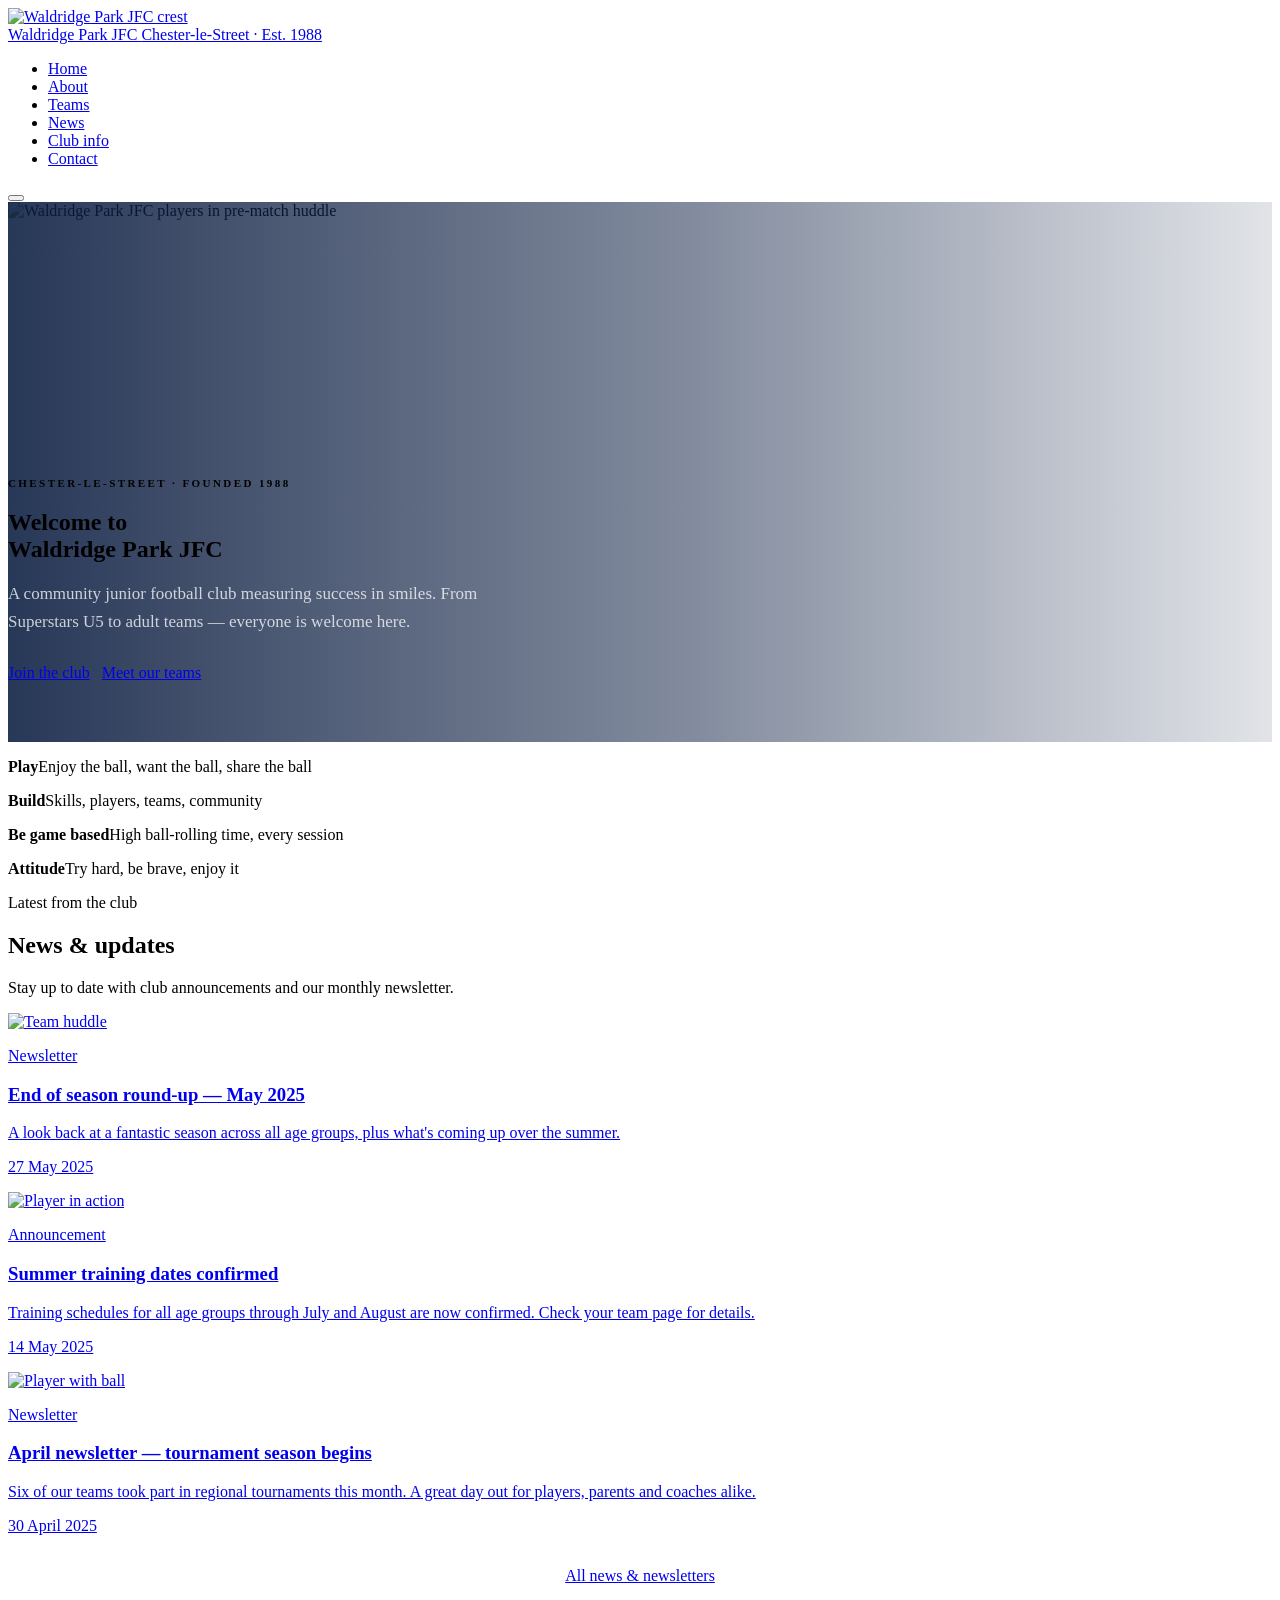
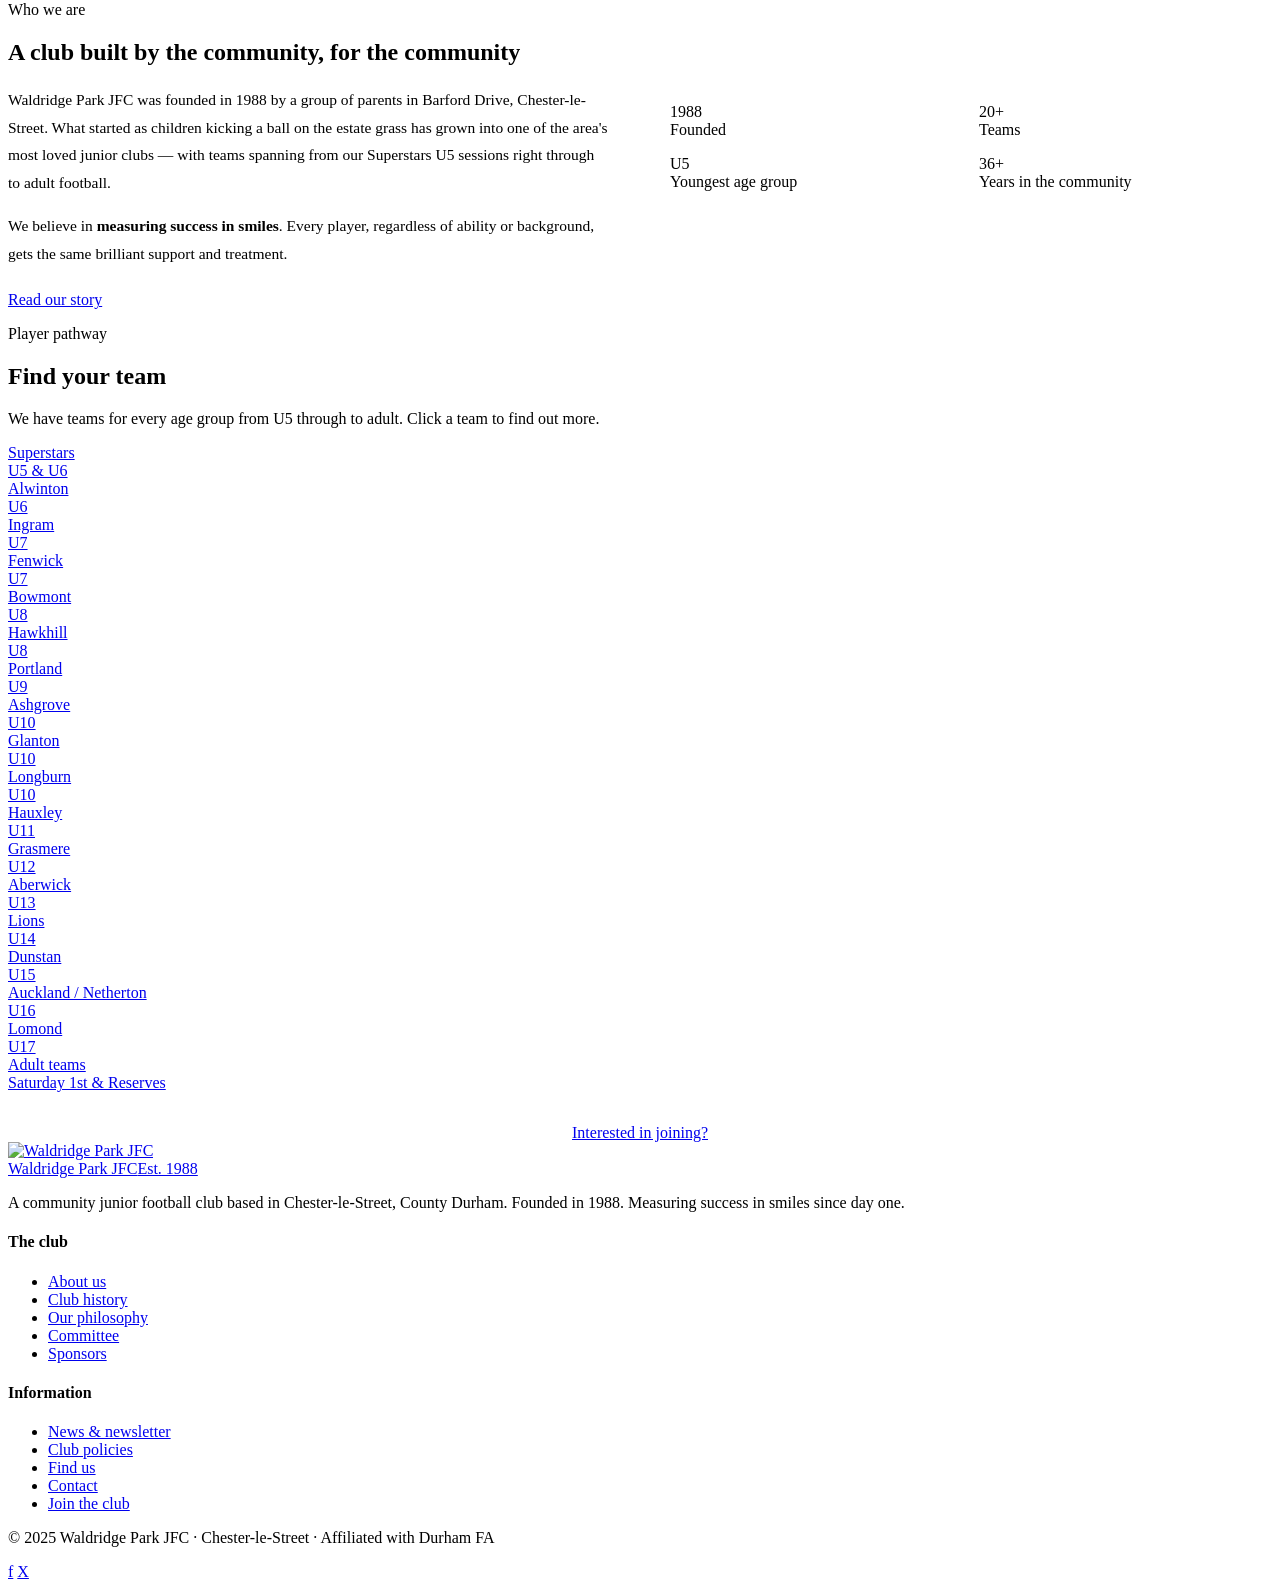
==== index.html @ 3e8377e3 "Add files via upload" ====
<!DOCTYPE html>
<html lang="en">
<head>
  <meta charset="UTF-8">
  <meta name="viewport" content="width=device-width, initial-scale=1.0">
  <meta name="description" content="Waldridge Park JFC — a community junior football club in Chester-le-Street, County Durham. Founded in 1988. Teams from U5 to adult.">
  <title>Waldridge Park JFC — Chester-le-Street</title>
  <link rel="stylesheet" href="/css/style.css">
  <link rel="icon" href="/images/badge.png" type="image/png">
</head>
<body>

  <!-- NAV -->
  <nav class="nav">
    <div class="nav-inner">
      <a href="/index.html" class="nav-logo">
        <img src="/images/badge.png" alt="Waldridge Park JFC crest">
        <div class="nav-logo-text">
          Waldridge Park JFC
          <span>Chester-le-Street · Est. 1988</span>
        </div>
      </a>
      <ul class="nav-links" id="nav-links">
        <li><a href="/index.html" class="active">Home</a></li>
        <li><a href="/pages/about.html">About</a></li>
        <li><a href="/pages/teams.html">Teams</a></li>
        <li><a href="/pages/news.html">News</a></li>
        <li><a href="/pages/club-info.html">Club info</a></li>
        <li><a href="/pages/contact.html">Contact</a></li>
      </ul>
      <button class="nav-toggle" id="nav-toggle" aria-label="Toggle navigation">
        <span></span><span></span><span></span>
      </button>
    </div>
  </nav>

  <!-- HERO -->
  <section class="home-hero" style="position:relative;height:540px;overflow:hidden;display:flex;align-items:flex-end;">
    <img src="/images/hero.jpg" alt="Waldridge Park JFC players in pre-match huddle"
      style="position:absolute;inset:0;width:100%;height:100%;object-fit:cover;object-position:center 30%;">
    <div style="position:absolute;inset:0;background:linear-gradient(to right,rgba(10,28,64,0.88) 0%,rgba(10,28,64,0.5) 55%,rgba(10,28,64,0.12) 100%);"></div>
    <div class="container" style="position:relative;z-index:2;padding-bottom:60px;">
      <p style="font-size:11px;font-weight:600;letter-spacing:0.22em;text-transform:uppercase;color:var(--gold);margin-bottom:12px;">Chester-le-Street · Founded 1988</p>
      <h1 style="color:var(--white);margin-bottom:16px;">Welcome to<br>Waldridge Park JFC</h1>
      <p style="font-size:17px;color:rgba(255,255,255,0.76);font-weight:300;max-width:480px;line-height:1.65;margin-bottom:28px;">A community junior football club measuring success in smiles. From Superstars U5 to adult teams — everyone is welcome here.</p>
      <div style="display:flex;gap:12px;flex-wrap:wrap;">
        <a href="/pages/contact.html#join" class="btn btn-white">Join the club</a>
        <a href="/pages/teams.html" class="btn btn-outline-white">Meet our teams</a>
      </div>
    </div>
  </section>

  <!-- PHILOSOPHY STRIP -->
  <div class="philosophy">
    <div class="philosophy-inner">
      <div class="philosophy-item"><div class="philosophy-dot"></div><p><strong>Play</strong>Enjoy the ball, want the ball, share the ball</p></div>
      <div class="philosophy-item"><div class="philosophy-dot"></div><p><strong>Build</strong>Skills, players, teams, community</p></div>
      <div class="philosophy-item"><div class="philosophy-dot"></div><p><strong>Be game based</strong>High ball-rolling time, every session</p></div>
      <div class="philosophy-item"><div class="philosophy-dot"></div><p><strong>Attitude</strong>Try hard, be brave, enjoy it</p></div>
    </div>
  </div>

  <!-- NEWS -->
  <section class="section">
    <div class="container">
      <p class="section-label">Latest from the club</p>
      <h2 class="section-title">News &amp; updates</h2>
      <p class="section-intro">Stay up to date with club announcements and our monthly newsletter.</p>
      <div class="news-grid">

        <a href="/pages/news.html" class="news-card">
          <div class="news-card-img">
            <img src="/images/photo-huddle.jpg" alt="Team huddle">
          </div>
          <div class="news-card-body">
            <p class="news-tag">Newsletter</p>
            <h3>End of season round-up — May 2025</h3>
            <p>A look back at a fantastic season across all age groups, plus what's coming up over the summer.</p>
            <p class="news-date">27 May 2025</p>
          </div>
        </a>

        <a href="/pages/news.html" class="news-card">
          <div class="news-card-img">
            <img src="/images/photo-action-1.jpg" alt="Player in action">
          </div>
          <div class="news-card-body">
            <p class="news-tag">Announcement</p>
            <h3>Summer training dates confirmed</h3>
            <p>Training schedules for all age groups through July and August are now confirmed. Check your team page for details.</p>
            <p class="news-date">14 May 2025</p>
          </div>
        </a>

        <a href="/pages/news.html" class="news-card">
          <div class="news-card-img">
            <img src="/images/photo-action-2.jpg" alt="Player with ball">
          </div>
          <div class="news-card-body">
            <p class="news-tag">Newsletter</p>
            <h3>April newsletter — tournament season begins</h3>
            <p>Six of our teams took part in regional tournaments this month. A great day out for players, parents and coaches alike.</p>
            <p class="news-date">30 April 2025</p>
          </div>
        </a>

      </div>
      <div style="margin-top:32px;text-align:center;">
        <a href="/pages/news.html" class="btn btn-outline-blue">All news &amp; newsletters</a>
      </div>
    </div>
  </section>

  <!-- ABOUT STRIP -->
  <section class="section section-alt">
    <div class="container">
      <div style="display:grid;grid-template-columns:1fr 1fr;gap:60px;align-items:center;">
        <div>
          <p class="section-label">Who we are</p>
          <h2 class="section-title">A club built by the community, for the community</h2>
          <p style="font-size:15.5px;color:var(--text-mid);line-height:1.78;font-weight:300;margin-bottom:16px;">Waldridge Park JFC was founded in 1988 by a group of parents in Barford Drive, Chester-le-Street. What started as children kicking a ball on the estate grass has grown into one of the area's most loved junior clubs — with teams spanning from our Superstars U5 sessions right through to adult football.</p>
          <p style="font-size:15.5px;color:var(--text-mid);line-height:1.78;font-weight:300;margin-bottom:24px;">We believe in <strong style="color:var(--text);font-weight:600;">measuring success in smiles</strong>. Every player, regardless of ability or background, gets the same brilliant support and treatment.</p>
          <a href="/pages/about.html" class="btn btn-blue">Read our story</a>
        </div>
        <div style="display:grid;grid-template-columns:1fr 1fr;gap:16px;">
          <div class="stat-card"><div class="stat-num">1988</div><div class="stat-label">Founded</div></div>
          <div class="stat-card"><div class="stat-num">20+</div><div class="stat-label">Teams</div></div>
          <div class="stat-card"><div class="stat-num">U5</div><div class="stat-label">Youngest age group</div></div>
          <div class="stat-card"><div class="stat-num">36+</div><div class="stat-label">Years in the community</div></div>
        </div>
      </div>
    </div>
  </section>

  <!-- TEAMS -->
  <section class="section">
    <div class="container">
      <p class="section-label">Player pathway</p>
      <h2 class="section-title">Find your team</h2>
      <p class="section-intro">We have teams for every age group from U5 through to adult. Click a team to find out more.</p>
      <div class="teams-grid">
        <a href="/pages/teams.html#superstars" class="team-pill"><div class="team-dot"></div><div><div class="team-name">Superstars</div><div class="team-age">U5 &amp; U6</div></div></a>
        <a href="/pages/teams.html#alwinton" class="team-pill"><div class="team-dot"></div><div><div class="team-name">Alwinton</div><div class="team-age">U6</div></div></a>
        <a href="/pages/teams.html#ingram" class="team-pill"><div class="team-dot"></div><div><div class="team-name">Ingram</div><div class="team-age">U7</div></div></a>
        <a href="/pages/teams.html#fenwick" class="team-pill"><div class="team-dot"></div><div><div class="team-name">Fenwick</div><div class="team-age">U7</div></div></a>
        <a href="/pages/teams.html#bowmont" class="team-pill"><div class="team-dot"></div><div><div class="team-name">Bowmont</div><div class="team-age">U8</div></div></a>
        <a href="/pages/teams.html#hawkhill" class="team-pill"><div class="team-dot"></div><div><div class="team-name">Hawkhill</div><div class="team-age">U8</div></div></a>
        <a href="/pages/teams.html#portland" class="team-pill"><div class="team-dot"></div><div><div class="team-name">Portland</div><div class="team-age">U9</div></div></a>
        <a href="/pages/teams.html#ashgrove" class="team-pill"><div class="team-dot"></div><div><div class="team-name">Ashgrove</div><div class="team-age">U10</div></div></a>
        <a href="/pages/teams.html#glanton" class="team-pill"><div class="team-dot"></div><div><div class="team-name">Glanton</div><div class="team-age">U10</div></div></a>
        <a href="/pages/teams.html#longburn" class="team-pill"><div class="team-dot"></div><div><div class="team-name">Longburn</div><div class="team-age">U10</div></div></a>
        <a href="/pages/teams.html#hauxley" class="team-pill"><div class="team-dot"></div><div><div class="team-name">Hauxley</div><div class="team-age">U11</div></div></a>
        <a href="/pages/teams.html#grasmere" class="team-pill"><div class="team-dot"></div><div><div class="team-name">Grasmere</div><div class="team-age">U12</div></div></a>
        <a href="/pages/teams.html#aberwick" class="team-pill"><div class="team-dot"></div><div><div class="team-name">Aberwick</div><div class="team-age">U13</div></div></a>
        <a href="/pages/teams.html#lions" class="team-pill"><div class="team-dot"></div><div><div class="team-name">Lions</div><div class="team-age">U14</div></div></a>
        <a href="/pages/teams.html#dunstan" class="team-pill"><div class="team-dot"></div><div><div class="team-name">Dunstan</div><div class="team-age">U15</div></div></a>
        <a href="/pages/teams.html#auckland" class="team-pill"><div class="team-dot"></div><div><div class="team-name">Auckland / Netherton</div><div class="team-age">U16</div></div></a>
        <a href="/pages/teams.html#lomond" class="team-pill"><div class="team-dot"></div><div><div class="team-name">Lomond</div><div class="team-age">U17</div></div></a>
        <a href="/pages/teams.html#adult" class="team-pill"><div class="team-dot"></div><div><div class="team-name">Adult teams</div><div class="team-age">Saturday 1st &amp; Reserves</div></div></a>
      </div>
      <div style="margin-top:32px;text-align:center;">
        <a href="/pages/contact.html#join" class="btn btn-blue">Interested in joining?</a>
      </div>
    </div>
  </section>

  <!-- FOOTER -->
  <footer class="footer">
    <div class="footer-inner">
      <div class="footer-top">
        <div class="footer-brand">
          <a href="/index.html" class="footer-logo">
            <img src="/images/badge.png" alt="Waldridge Park JFC">
            <div class="footer-logo-text">Waldridge Park JFC<span>Est. 1988</span></div>
          </a>
          <p>A community junior football club based in Chester-le-Street, County Durham. Founded in 1988. Measuring success in smiles since day one.</p>
        </div>
        <div class="footer-col">
          <h4>The club</h4>
          <ul>
            <li><a href="/pages/about.html">About us</a></li>
            <li><a href="/pages/about.html#history">Club history</a></li>
            <li><a href="/pages/about.html#philosophy">Our philosophy</a></li>
            <li><a href="/pages/club-info.html#committee">Committee</a></li>
            <li><a href="/pages/club-info.html#sponsors">Sponsors</a></li>
          </ul>
        </div>
        <div class="footer-col">
          <h4>Information</h4>
          <ul>
            <li><a href="/pages/news.html">News &amp; newsletter</a></li>
            <li><a href="/pages/club-info.html#policies">Club policies</a></li>
            <li><a href="/pages/contact.html#find-us">Find us</a></li>
            <li><a href="/pages/contact.html">Contact</a></li>
            <li><a href="/pages/contact.html#join">Join the club</a></li>
          </ul>
        </div>
      </div>
      <div class="footer-bottom">
        <p>&copy; 2025 Waldridge Park JFC &middot; Chester-le-Street &middot; Affiliated with Durham FA</p>
        <div class="social-links">
          <a href="https://www.facebook.com/WPJFC88/" class="social-link" title="Facebook" target="_blank" rel="noopener">f</a>
          <a href="https://twitter.com/waldridgepark88" class="social-link" title="X / Twitter" target="_blank" rel="noopener">X</a>
        </div>
      </div>
    </div>
  </footer>

  <script>
    document.getElementById('nav-toggle').addEventListener('click', function() {
      document.getElementById('nav-links').classList.toggle('open');
    });
  </script>

</body>
</html>
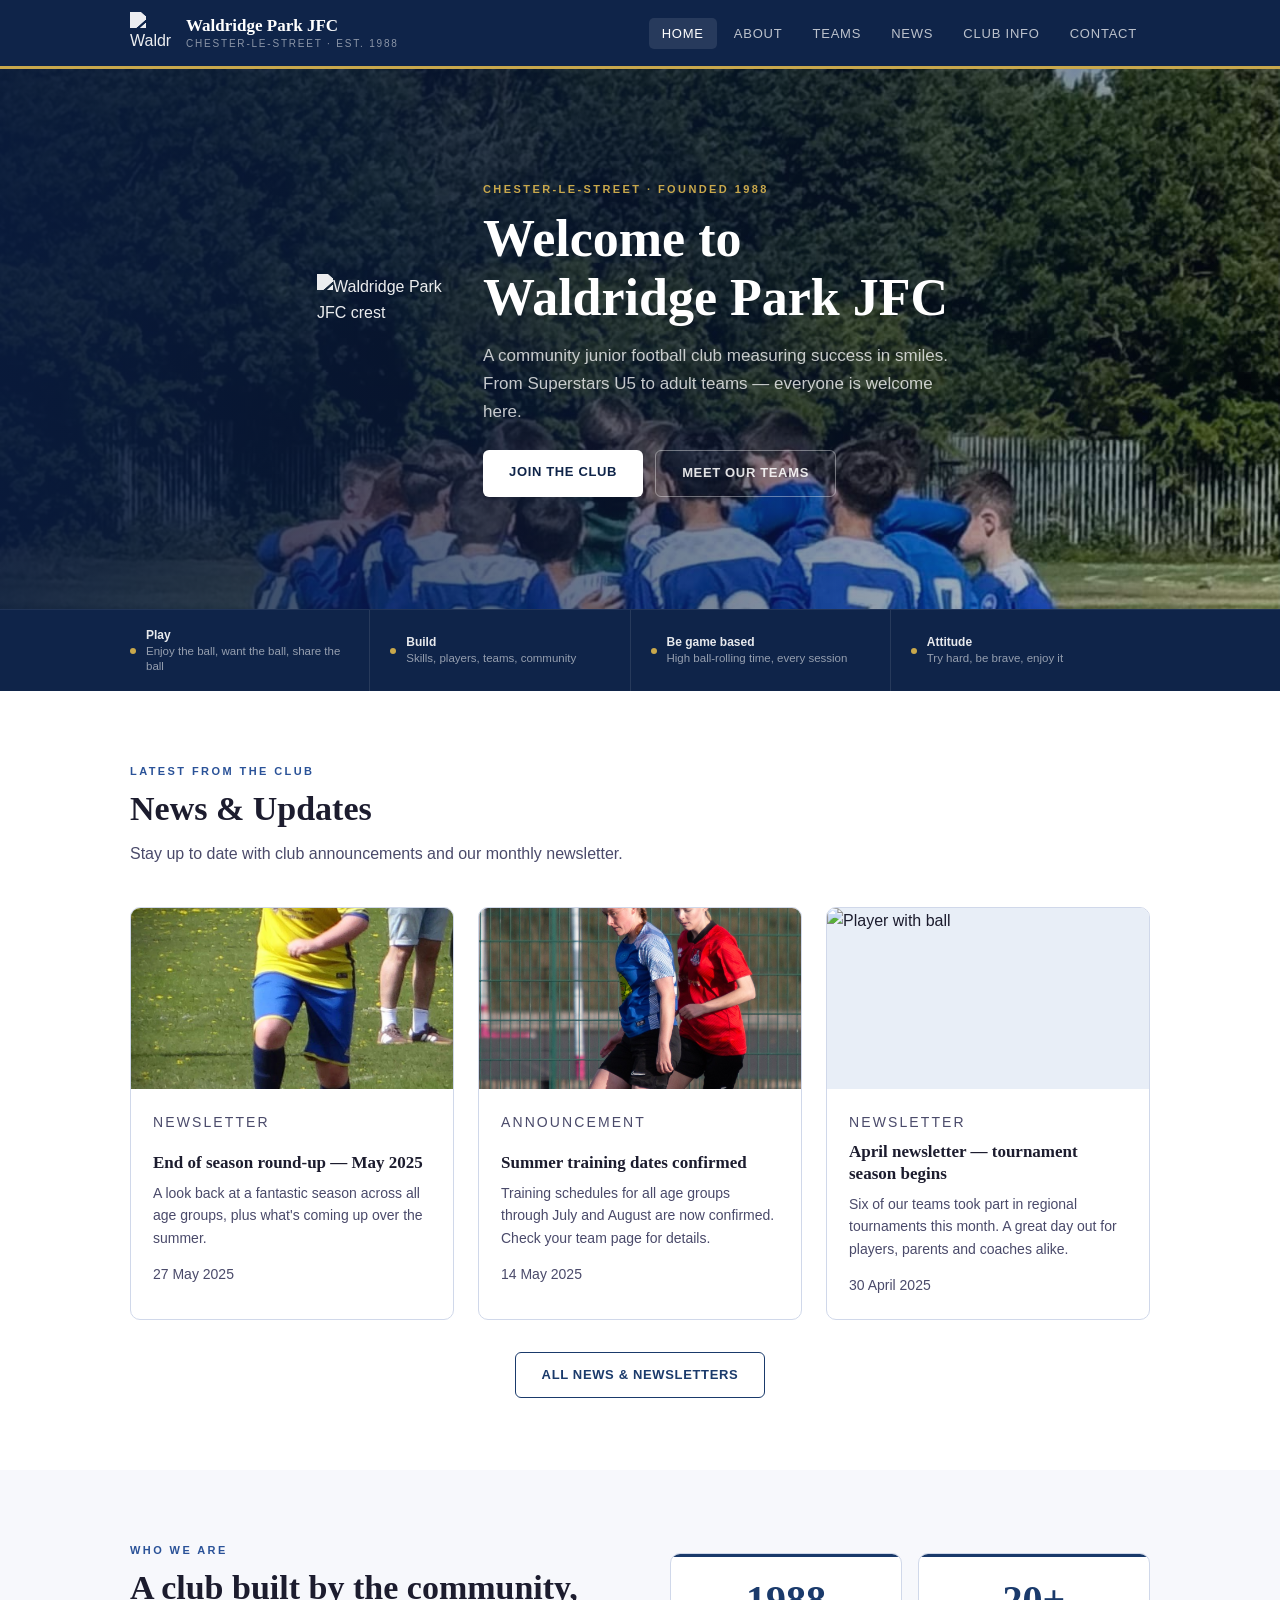
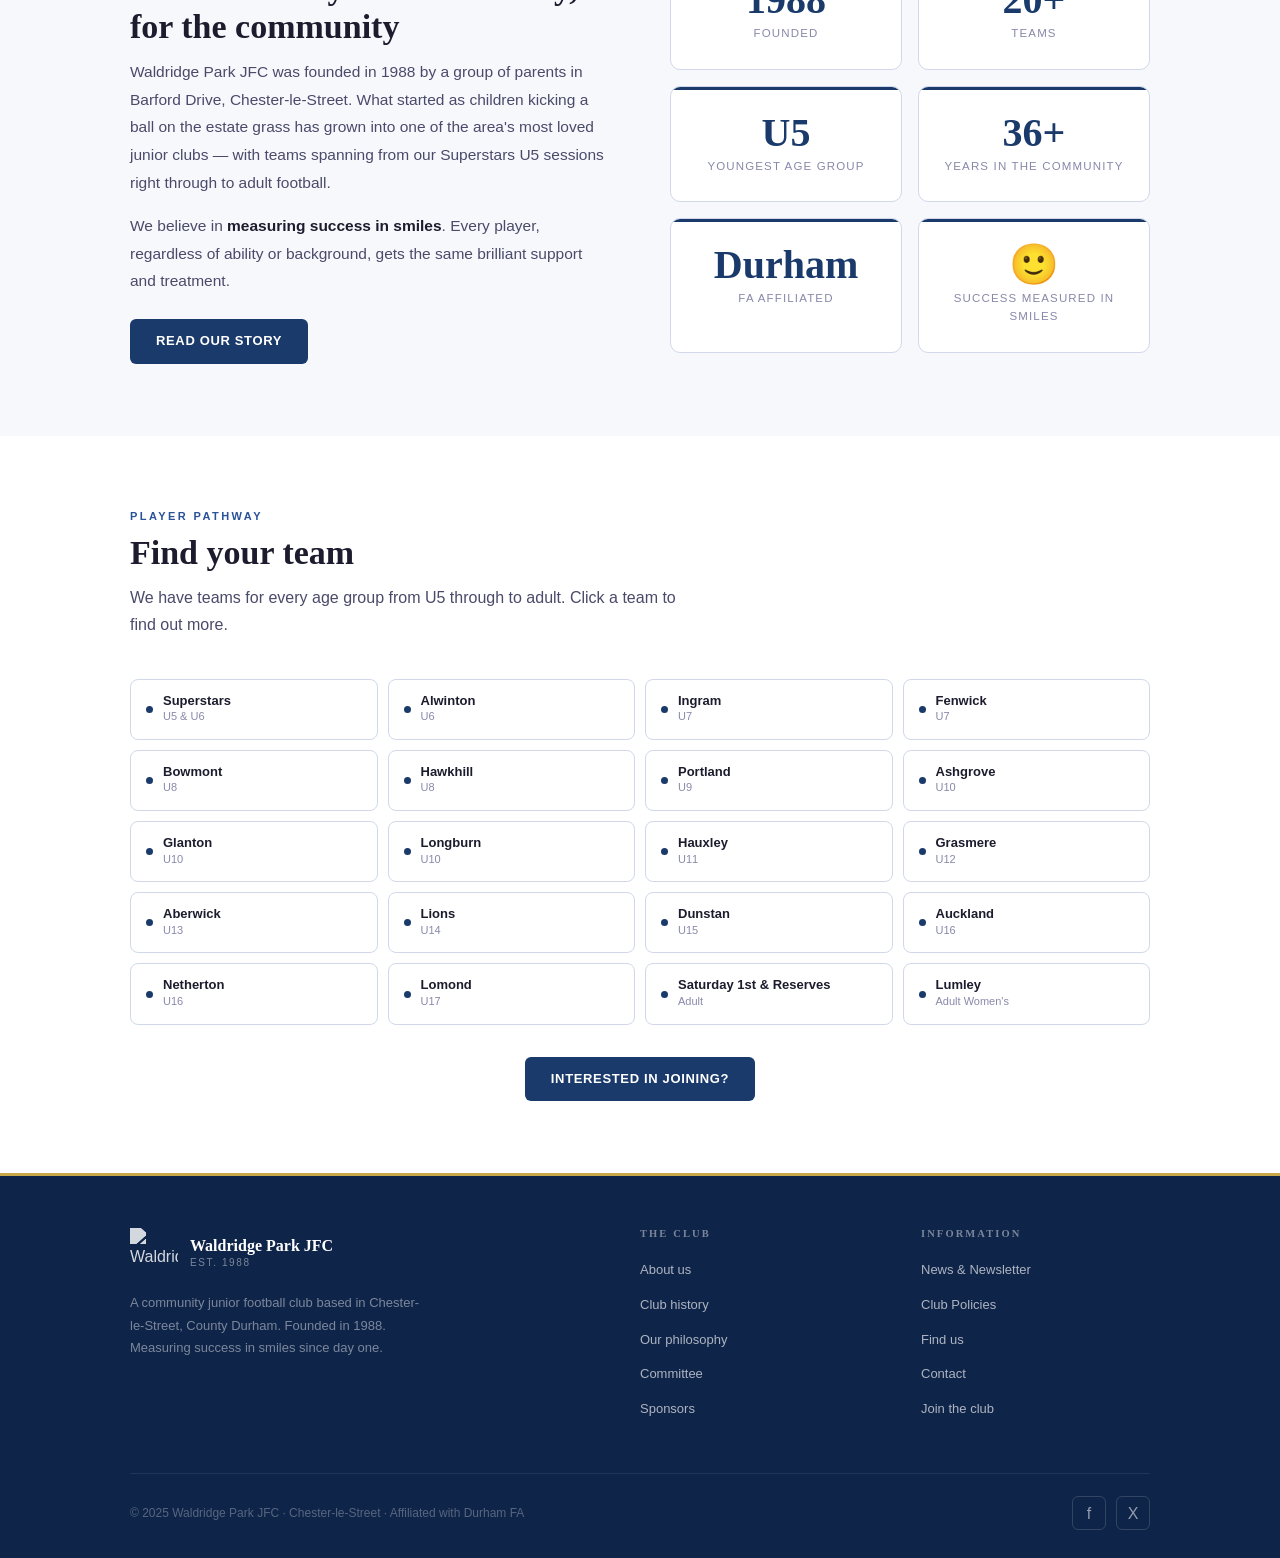
==== commit ac976191: "Add files via upload" ====
--- a/index.html
+++ b/index.html
@@ -25,7 +25,7 @@
         <li><a href="/pages/about.html">About</a></li>
         <li><a href="/pages/teams.html">Teams</a></li>
         <li><a href="/pages/news.html">News</a></li>
-        <li><a href="/pages/club-info.html">Club info</a></li>
+        <li><a href="/pages/club-info.html">Club Info</a></li>
         <li><a href="/pages/contact.html">Contact</a></li>
       </ul>
       <button class="nav-toggle" id="nav-toggle" aria-label="Toggle navigation">
@@ -34,18 +34,25 @@
     </div>
   </nav>
 
-  <!-- HERO -->
-  <section class="home-hero" style="position:relative;height:540px;overflow:hidden;display:flex;align-items:flex-end;">
+  <!-- HERO — D1: content pushed higher; D6: badge added left of title -->
+  <section class="home-hero" style="position:relative;min-height:540px;overflow:hidden;display:flex;align-items:center;">
     <img src="/images/hero.jpg" alt="Waldridge Park JFC players in pre-match huddle"
       style="position:absolute;inset:0;width:100%;height:100%;object-fit:cover;object-position:center 30%;">
-    <div style="position:absolute;inset:0;background:linear-gradient(to right,rgba(10,28,64,0.88) 0%,rgba(10,28,64,0.5) 55%,rgba(10,28,64,0.12) 100%);"></div>
-    <div class="container" style="position:relative;z-index:2;padding-bottom:60px;">
-      <p style="font-size:11px;font-weight:600;letter-spacing:0.22em;text-transform:uppercase;color:var(--gold);margin-bottom:12px;">Chester-le-Street · Founded 1988</p>
-      <h1 style="color:var(--white);margin-bottom:16px;">Welcome to<br>Waldridge Park JFC</h1>
-      <p style="font-size:17px;color:rgba(255,255,255,0.76);font-weight:300;max-width:480px;line-height:1.65;margin-bottom:28px;">A community junior football club measuring success in smiles. From Superstars U5 to adult teams — everyone is welcome here.</p>
-      <div style="display:flex;gap:12px;flex-wrap:wrap;">
-        <a href="/pages/contact.html#join" class="btn btn-white">Join the club</a>
-        <a href="/pages/teams.html" class="btn btn-outline-white">Meet our teams</a>
+    <div style="position:absolute;inset:0;background:linear-gradient(to right,rgba(10,28,64,0.90) 0%,rgba(10,28,64,0.55) 55%,rgba(10,28,64,0.15) 100%);"></div>
+    <div class="container" style="position:relative;z-index:2;padding-top:48px;padding-bottom:48px;">
+      <div style="display:flex;align-items:center;gap:36px;flex-wrap:wrap;">
+        <!-- D6: Large badge -->
+        <img src="/images/badge.png" alt="Waldridge Park JFC crest"
+          style="width:130px;height:130px;object-fit:contain;filter:brightness(0) invert(1);opacity:0.92;flex-shrink:0;">
+        <div>
+          <p style="font-size:11px;font-weight:600;letter-spacing:0.22em;text-transform:uppercase;color:var(--gold);margin-bottom:10px;">Chester-le-Street · Founded 1988</p>
+          <h1 style="color:var(--white);margin-bottom:14px;">Welcome to<br>Waldridge Park JFC</h1>
+          <p style="font-size:17px;color:rgba(255,255,255,0.76);font-weight:300;max-width:480px;line-height:1.65;margin-bottom:24px;">A community junior football club measuring success in smiles. From Superstars U5 to adult teams — everyone is welcome here.</p>
+          <div style="display:flex;gap:12px;flex-wrap:wrap;">
+            <a href="/pages/contact.html#join" class="btn btn-white">Join the club</a>
+            <a href="/pages/teams.html" class="btn btn-outline-white">Meet our teams</a>
+          </div>
+        </div>
       </div>
     </div>
   </section>
@@ -60,18 +67,16 @@
     </div>
   </div>
 
-  <!-- NEWS -->
+  <!-- NEWS — D2: object-fit cover with fixed aspect ratio container -->
   <section class="section">
     <div class="container">
       <p class="section-label">Latest from the club</p>
-      <h2 class="section-title">News &amp; updates</h2>
+      <h2 class="section-title">News &amp; Updates</h2>
       <p class="section-intro">Stay up to date with club announcements and our monthly newsletter.</p>
       <div class="news-grid">
 
         <a href="/pages/news.html" class="news-card">
-          <div class="news-card-img">
-            <img src="/images/photo-huddle.jpg" alt="Team huddle">
-          </div>
+          <div class="news-card-img"><img src="/images/photo-huddle.jpg" alt="Team huddle"></div>
           <div class="news-card-body">
             <p class="news-tag">Newsletter</p>
             <h3>End of season round-up — May 2025</h3>
@@ -81,9 +86,7 @@
         </a>
 
         <a href="/pages/news.html" class="news-card">
-          <div class="news-card-img">
-            <img src="/images/photo-action-1.jpg" alt="Player in action">
-          </div>
+          <div class="news-card-img"><img src="/images/photo-action-1.jpg" alt="Player in action"></div>
           <div class="news-card-body">
             <p class="news-tag">Announcement</p>
             <h3>Summer training dates confirmed</h3>
@@ -93,9 +96,7 @@
         </a>
 
         <a href="/pages/news.html" class="news-card">
-          <div class="news-card-img">
-            <img src="/images/photo-action-2.jpg" alt="Player with ball">
-          </div>
+          <div class="news-card-img"><img src="/images/photo-action-2.jpg" alt="Player with ball"></div>
           <div class="news-card-body">
             <p class="news-tag">Newsletter</p>
             <h3>April newsletter — tournament season begins</h3>
@@ -106,33 +107,35 @@
 
       </div>
       <div style="margin-top:32px;text-align:center;">
-        <a href="/pages/news.html" class="btn btn-outline-blue">All news &amp; newsletters</a>
-      </div>
-    </div>
-  </section>
-
-  <!-- ABOUT STRIP -->
+        <a href="/pages/news.html" class="btn btn-outline-blue">All News &amp; Newsletters</a>
+      </div>
+    </div>
+  </section>
+
+  <!-- WHO WE ARE — D3/D4: mobile stats stack to single column, smaller stat numbers on mobile -->
   <section class="section section-alt">
     <div class="container">
-      <div style="display:grid;grid-template-columns:1fr 1fr;gap:60px;align-items:center;">
-        <div>
+      <div class="about-home-grid">
+        <div class="about-home-text">
           <p class="section-label">Who we are</p>
           <h2 class="section-title">A club built by the community, for the community</h2>
           <p style="font-size:15.5px;color:var(--text-mid);line-height:1.78;font-weight:300;margin-bottom:16px;">Waldridge Park JFC was founded in 1988 by a group of parents in Barford Drive, Chester-le-Street. What started as children kicking a ball on the estate grass has grown into one of the area's most loved junior clubs — with teams spanning from our Superstars U5 sessions right through to adult football.</p>
           <p style="font-size:15.5px;color:var(--text-mid);line-height:1.78;font-weight:300;margin-bottom:24px;">We believe in <strong style="color:var(--text);font-weight:600;">measuring success in smiles</strong>. Every player, regardless of ability or background, gets the same brilliant support and treatment.</p>
           <a href="/pages/about.html" class="btn btn-blue">Read our story</a>
         </div>
-        <div style="display:grid;grid-template-columns:1fr 1fr;gap:16px;">
+        <div class="stat-grid">
           <div class="stat-card"><div class="stat-num">1988</div><div class="stat-label">Founded</div></div>
           <div class="stat-card"><div class="stat-num">20+</div><div class="stat-label">Teams</div></div>
           <div class="stat-card"><div class="stat-num">U5</div><div class="stat-label">Youngest age group</div></div>
           <div class="stat-card"><div class="stat-num">36+</div><div class="stat-label">Years in the community</div></div>
-        </div>
-      </div>
-    </div>
-  </section>
-
-  <!-- TEAMS -->
+          <div class="stat-card"><div class="stat-num">Durham</div><div class="stat-label">FA affiliated</div></div>
+          <div class="stat-card"><div class="stat-num">&#x1F642;</div><div class="stat-label">Success measured in smiles</div></div>
+        </div>
+      </div>
+    </div>
+  </section>
+
+  <!-- TEAMS — D5: Auckland and Netherton separated, Lumley added -->
   <section class="section">
     <div class="container">
       <p class="section-label">Player pathway</p>
@@ -154,9 +157,11 @@
         <a href="/pages/teams.html#aberwick" class="team-pill"><div class="team-dot"></div><div><div class="team-name">Aberwick</div><div class="team-age">U13</div></div></a>
         <a href="/pages/teams.html#lions" class="team-pill"><div class="team-dot"></div><div><div class="team-name">Lions</div><div class="team-age">U14</div></div></a>
         <a href="/pages/teams.html#dunstan" class="team-pill"><div class="team-dot"></div><div><div class="team-name">Dunstan</div><div class="team-age">U15</div></div></a>
-        <a href="/pages/teams.html#auckland" class="team-pill"><div class="team-dot"></div><div><div class="team-name">Auckland / Netherton</div><div class="team-age">U16</div></div></a>
+        <a href="/pages/teams.html#auckland" class="team-pill"><div class="team-dot"></div><div><div class="team-name">Auckland</div><div class="team-age">U16</div></div></a>
+        <a href="/pages/teams.html#netherton" class="team-pill"><div class="team-dot"></div><div><div class="team-name">Netherton</div><div class="team-age">U16</div></div></a>
         <a href="/pages/teams.html#lomond" class="team-pill"><div class="team-dot"></div><div><div class="team-name">Lomond</div><div class="team-age">U17</div></div></a>
-        <a href="/pages/teams.html#adult" class="team-pill"><div class="team-dot"></div><div><div class="team-name">Adult teams</div><div class="team-age">Saturday 1st &amp; Reserves</div></div></a>
+        <a href="/pages/teams.html#adult" class="team-pill"><div class="team-dot"></div><div><div class="team-name">Saturday 1st &amp; Reserves</div><div class="team-age">Adult</div></div></a>
+        <a href="/pages/teams.html#lumley" class="team-pill"><div class="team-dot"></div><div><div class="team-name">Lumley</div><div class="team-age">Adult Women's</div></div></a>
       </div>
       <div style="margin-top:32px;text-align:center;">
         <a href="/pages/contact.html#join" class="btn btn-blue">Interested in joining?</a>
@@ -188,8 +193,8 @@
         <div class="footer-col">
           <h4>Information</h4>
           <ul>
-            <li><a href="/pages/news.html">News &amp; newsletter</a></li>
-            <li><a href="/pages/club-info.html#policies">Club policies</a></li>
+            <li><a href="/pages/news.html">News &amp; Newsletter</a></li>
+            <li><a href="/pages/club-info.html#policies">Club Policies</a></li>
             <li><a href="/pages/contact.html#find-us">Find us</a></li>
             <li><a href="/pages/contact.html">Contact</a></li>
             <li><a href="/pages/contact.html#join">Join the club</a></li>
--- a/css/style.css
+++ b/css/style.css
@@ -0,0 +1,404 @@
+@import url('https://fonts.googleapis.com/css2?family=Playfair+Display:wght@400;700;900&family=Source+Sans+3:wght@300;400;600&display=swap');
+
+/* ── Reset & base ── */
+*, *::before, *::after { margin: 0; padding: 0; box-sizing: border-box; }
+
+:root {
+  --blue:       #1a3a6b;
+  --blue-dark:  #0f2449;
+  --blue-mid:   #2a5298;
+  --blue-light: #e8eef7;
+  --white:      #ffffff;
+  --off-white:  #f7f8fc;
+  --text:       #1c1c2e;
+  --text-mid:   #4a4a6a;
+  --text-light: #8888aa;
+  --gold:       #c9a84c;
+  --border:     #d0d8ea;
+  --font-display: 'Playfair Display', Georgia, serif;
+  --font-body:    'Source Sans 3', sans-serif;
+  --max-width: 1100px;
+}
+
+html { scroll-behavior: smooth; }
+
+body {
+  font-family: var(--font-body);
+  color: var(--text);
+  background: var(--white);
+  font-size: 16px;
+  line-height: 1.6;
+}
+
+img { display: block; max-width: 100%; height: auto; }
+a { color: inherit; }
+
+/* ── Typography ── */
+h1, h2, h3, h4 { font-family: var(--font-display); line-height: 1.15; }
+h1 { font-size: clamp(36px, 5vw, 52px); font-weight: 900; }
+h2 { font-size: clamp(26px, 3.5vw, 34px); font-weight: 700; }
+h3 { font-size: 20px; font-weight: 700; }
+
+/* ── Layout helpers ── */
+.container { max-width: var(--max-width); margin: 0 auto; padding: 0 40px; }
+.section { padding: 72px 0; }
+.section-alt { background: var(--off-white); }
+
+.section-label {
+  font-size: 11px; font-weight: 600; letter-spacing: 0.22em;
+  text-transform: uppercase; color: var(--blue-mid); margin-bottom: 8px;
+}
+.section-title { color: var(--text); margin-bottom: 12px; }
+.section-intro {
+  font-size: 16px; color: var(--text-mid); font-weight: 300;
+  max-width: 560px; margin-bottom: 40px; line-height: 1.7;
+}
+
+/* ── Buttons ── */
+.btn {
+  display: inline-block; padding: 12px 26px; border-radius: 6px;
+  font-size: 13px; font-weight: 600; letter-spacing: 0.05em;
+  text-transform: uppercase; text-decoration: none;
+  transition: all 0.2s; cursor: pointer; border: none;
+}
+.btn-white { background: var(--white); color: var(--blue-dark); }
+.btn-white:hover { background: var(--gold); color: var(--white); }
+.btn-blue { background: var(--blue); color: var(--white); }
+.btn-blue:hover { background: var(--blue-dark); }
+.btn-outline-white {
+  background: transparent; color: rgba(255,255,255,0.88);
+  border: 1px solid rgba(255,255,255,0.38);
+}
+.btn-outline-white:hover { border-color: rgba(255,255,255,0.75); color: var(--white); }
+.btn-outline-blue {
+  background: transparent; color: var(--blue);
+  border: 1px solid var(--blue);
+}
+.btn-outline-blue:hover { background: var(--blue); color: var(--white); }
+
+/* ── NAV ── */
+.nav {
+  background: var(--blue-dark);
+  border-bottom: 3px solid var(--gold);
+  position: sticky; top: 0; z-index: 200;
+}
+.nav-inner {
+  max-width: var(--max-width);
+  margin: 0 auto; padding: 0 40px;
+  height: 66px;
+  display: flex; align-items: center; justify-content: space-between;
+}
+.nav-logo {
+  display: flex; align-items: center; gap: 14px; text-decoration: none;
+}
+.nav-logo img {
+  height: 42px; width: 42px; object-fit: contain;
+  filter: brightness(0) invert(1); opacity: 0.92;
+}
+.nav-logo-text {
+  font-family: var(--font-display); color: var(--white);
+  font-size: 17px; font-weight: 700; line-height: 1.2;
+}
+.nav-logo-text span {
+  display: block; font-family: var(--font-body);
+  font-size: 10px; font-weight: 300; letter-spacing: 0.18em;
+  text-transform: uppercase; color: rgba(255,255,255,0.52); margin-top: 2px;
+}
+.nav-links { display: flex; gap: 4px; list-style: none; }
+.nav-links a {
+  color: rgba(255,255,255,0.72); text-decoration: none;
+  font-size: 13px; font-weight: 400; letter-spacing: 0.06em;
+  text-transform: uppercase; padding: 8px 13px; border-radius: 5px;
+  transition: all 0.2s;
+}
+.nav-links a:hover,
+.nav-links a.active { color: var(--white); background: rgba(255,255,255,0.1); }
+.nav-toggle { display: none; background: none; border: none; cursor: pointer; padding: 4px; }
+.nav-toggle span {
+  display: block; width: 22px; height: 2px;
+  background: rgba(255,255,255,0.8); margin: 5px 0; transition: all 0.3s;
+}
+
+/* ── PAGE HERO (inner pages) ── */
+.page-hero {
+  background: var(--blue);
+  background-image: radial-gradient(ellipse at 20% 60%, rgba(42,82,152,0.5) 0%, transparent 60%);
+  padding: 64px 0 56px;
+  text-align: center;
+}
+.page-hero h1 { color: var(--white); margin-bottom: 12px; }
+.page-hero p { color: rgba(255,255,255,0.68); font-size: 17px; font-weight: 300; max-width: 520px; margin: 0 auto; }
+
+/* ── PHILOSOPHY STRIP ── */
+.philosophy {
+  background: var(--blue-dark);
+  border-top: 1px solid rgba(255,255,255,0.07);
+}
+.philosophy-inner {
+  max-width: var(--max-width); margin: 0 auto; padding: 0 40px;
+  display: flex;
+}
+.philosophy-item {
+  flex: 1; display: flex; align-items: center; gap: 10px;
+  padding: 18px 20px;
+  border-right: 1px solid rgba(255,255,255,0.1);
+}
+.philosophy-item:first-child { padding-left: 0; }
+.philosophy-item:last-child { border-right: none; }
+.philosophy-dot { width: 6px; height: 6px; border-radius: 50%; background: var(--gold); flex-shrink: 0; }
+.philosophy-item p { font-size: 11.5px; color: rgba(255,255,255,0.56); line-height: 1.3; }
+.philosophy-item strong { display: block; font-size: 12px; color: rgba(255,255,255,0.9); font-weight: 600; }
+
+/* ── NEWS CARDS ── */
+.news-grid { display: grid; grid-template-columns: repeat(3, 1fr); gap: 24px; }
+.news-card {
+  background: var(--white); border: 1px solid var(--border);
+  border-radius: 10px; overflow: hidden;
+  transition: box-shadow 0.2s, transform 0.2s;
+  text-decoration: none; color: inherit; display: flex; flex-direction: column;
+}
+.news-card:hover { box-shadow: 0 8px 32px rgba(26,58,107,0.12); transform: translateY(-2px); }
+.news-card-img { height: 190px; overflow: hidden; background: var(--blue-light); }
+.news-card-img img { width: 100%; height: 100%; object-fit: cover; transition: transform 0.35s; }
+.news-card:hover .news-card-img img { transform: scale(1.04); }
+.news-card-body { padding: 22px; flex: 1; display: flex; flex-direction: column; }
+.news-tag {
+  font-size: 10px; font-weight: 600; letter-spacing: 0.15em;
+  text-transform: uppercase; color: var(--blue-mid); margin-bottom: 7px;
+}
+.news-card h3 { font-size: 17px; margin-bottom: 8px; line-height: 1.3; }
+.news-card p { font-size: 14px; color: var(--text-mid); font-weight: 300; line-height: 1.6; flex: 1; }
+.news-date { font-size: 12px; color: var(--text-light); margin-top: 14px; }
+
+/* ── TEAM PILLS ── */
+.teams-grid { display: grid; grid-template-columns: repeat(4, 1fr); gap: 10px; }
+.team-pill {
+  background: var(--white); border: 1px solid var(--border);
+  border-radius: 8px; padding: 13px 15px;
+  display: flex; align-items: center; gap: 10px;
+  text-decoration: none; transition: all 0.2s;
+}
+.team-pill:hover { border-color: var(--blue-mid); background: var(--blue-light); }
+.team-dot { width: 7px; height: 7px; border-radius: 50%; background: var(--blue); flex-shrink: 0; }
+.team-name { font-size: 13px; font-weight: 600; color: var(--text); line-height: 1.2; }
+.team-age { font-size: 11px; color: var(--text-light); }
+
+/* ── STAT CARDS ── */
+.stat-grid { display: grid; grid-template-columns: repeat(2, 1fr); gap: 16px; }
+.stat-card {
+  background: var(--white); border: 1px solid var(--border);
+  border-radius: 10px; padding: 26px 20px; text-align: center;
+  position: relative; overflow: hidden;
+}
+.stat-card::before {
+  content: ''; position: absolute; top: 0; left: 0; right: 0;
+  height: 3px; background: var(--blue);
+}
+.stat-num { font-family: var(--font-display); font-size: 40px; font-weight: 900; color: var(--blue); line-height: 1; margin-bottom: 4px; }
+.stat-label { font-size: 11.5px; color: var(--text-light); text-transform: uppercase; letter-spacing: 0.1em; }
+
+/* ── POLICY LIST ── */
+.policy-list { list-style: none; display: flex; flex-direction: column; gap: 10px; }
+.policy-list li a {
+  display: flex; align-items: center; gap: 14px;
+  background: var(--white); border: 1px solid var(--border);
+  border-radius: 8px; padding: 16px 20px; text-decoration: none;
+  color: var(--text); font-size: 15px; font-weight: 400;
+  transition: all 0.2s;
+}
+.policy-list li a:hover { border-color: var(--blue-mid); background: var(--blue-light); }
+.policy-icon { font-size: 18px; flex-shrink: 0; }
+
+/* ── CONTACT FORM ── */
+.contact-grid { display: grid; grid-template-columns: 1fr 1fr; gap: 60px; align-items: start; }
+.form-group { margin-bottom: 20px; }
+.form-group label { display: block; font-size: 13px; font-weight: 600; letter-spacing: 0.04em; text-transform: uppercase; color: var(--text-mid); margin-bottom: 7px; }
+.form-group input,
+.form-group select,
+.form-group textarea {
+  width: 100%; padding: 12px 14px;
+  border: 1px solid var(--border); border-radius: 7px;
+  font-family: var(--font-body); font-size: 15px; color: var(--text);
+  background: var(--white); transition: border-color 0.2s;
+  outline: none;
+}
+.form-group input:focus,
+.form-group select:focus,
+.form-group textarea:focus { border-color: var(--blue-mid); }
+.form-group textarea { resize: vertical; min-height: 130px; }
+.contact-detail { display: flex; align-items: flex-start; gap: 14px; margin-bottom: 24px; }
+.contact-icon { font-size: 20px; margin-top: 2px; }
+.contact-detail h4 { font-size: 13px; font-weight: 600; text-transform: uppercase; letter-spacing: 0.06em; color: var(--text-mid); margin-bottom: 3px; }
+.contact-detail p { font-size: 15px; color: var(--text); }
+.contact-detail a { color: var(--blue-mid); text-decoration: none; }
+.contact-detail a:hover { text-decoration: underline; }
+
+/* ── MAP EMBED ── */
+.map-wrap { border-radius: 10px; overflow: hidden; border: 1px solid var(--border); margin-top: 32px; }
+.map-wrap iframe { width: 100%; height: 280px; display: block; border: none; }
+
+/* ── COMMITTEE GRID ── */
+.committee-grid { display: grid; grid-template-columns: repeat(3, 1fr); gap: 20px; }
+.committee-card {
+  background: var(--white); border: 1px solid var(--border);
+  border-radius: 10px; padding: 24px 20px; text-align: center;
+}
+.committee-role {
+  font-size: 10px; font-weight: 600; letter-spacing: 0.15em;
+  text-transform: uppercase; color: var(--blue-mid); margin-bottom: 6px;
+}
+.committee-name { font-family: var(--font-display); font-size: 18px; font-weight: 700; margin-bottom: 4px; }
+.committee-email { font-size: 13px; color: var(--text-light); }
+.committee-email a { color: var(--blue-mid); text-decoration: none; }
+
+/* ── TEAM PAGE ── */
+.team-header {
+  background: var(--blue);
+  background-image: radial-gradient(ellipse at 30% 60%, rgba(42,82,152,0.55) 0%, transparent 65%);
+  padding: 56px 0 48px;
+}
+.team-header-inner { max-width: var(--max-width); margin: 0 auto; padding: 0 40px; }
+.team-header h1 { color: var(--white); margin-bottom: 6px; }
+.team-header .age-badge {
+  display: inline-block; background: rgba(255,255,255,0.15);
+  color: rgba(255,255,255,0.9); font-size: 13px; font-weight: 600;
+  letter-spacing: 0.1em; text-transform: uppercase;
+  padding: 4px 14px; border-radius: 20px; margin-bottom: 14px;
+}
+.team-header p { color: rgba(255,255,255,0.68); font-size: 16px; font-weight: 300; max-width: 480px; }
+.team-meta { display: flex; gap: 32px; margin-top: 24px; }
+.team-meta-item { display: flex; flex-direction: column; gap: 3px; }
+.team-meta-label { font-size: 10px; font-weight: 600; letter-spacing: 0.18em; text-transform: uppercase; color: rgba(255,255,255,0.48); }
+.team-meta-value { font-size: 15px; color: rgba(255,255,255,0.9); font-weight: 400; }
+
+/* ── FOOTER ── */
+.footer {
+  background: var(--blue-dark);
+  border-top: 3px solid var(--gold);
+}
+.footer-inner { max-width: var(--max-width); margin: 0 auto; padding: 52px 40px 28px; }
+.footer-top { display: grid; grid-template-columns: 2fr 1fr 1fr; gap: 52px; margin-bottom: 44px; }
+.footer-logo { display: flex; align-items: center; gap: 12px; margin-bottom: 16px; text-decoration: none; }
+.footer-logo img { height: 48px; width: 48px; object-fit: contain; filter: brightness(0) invert(1); opacity: 0.82; }
+.footer-logo-text { font-family: var(--font-display); color: var(--white); font-size: 16px; font-weight: 700; line-height: 1.2; }
+.footer-logo-text span { display: block; font-family: var(--font-body); font-size: 10px; font-weight: 300; letter-spacing: 0.16em; text-transform: uppercase; color: rgba(255,255,255,0.45); margin-top: 2px; }
+.footer-brand p { font-size: 13px; color: rgba(255,255,255,0.45); line-height: 1.7; font-weight: 300; max-width: 290px; }
+.footer-col h4 { font-size: 10.5px; font-weight: 600; letter-spacing: 0.2em; text-transform: uppercase; color: rgba(255,255,255,0.45); margin-bottom: 16px; }
+.footer-col ul { list-style: none; }
+.footer-col ul li { margin-bottom: 9px; }
+.footer-col ul li a { font-size: 13px; color: rgba(255,255,255,0.66); text-decoration: none; transition: color 0.2s; }
+.footer-col ul li a:hover { color: var(--white); }
+.footer-bottom { border-top: 1px solid rgba(255,255,255,0.08); padding-top: 22px; display: flex; justify-content: space-between; align-items: center; }
+.footer-bottom p { font-size: 12px; color: rgba(255,255,255,0.3); }
+.social-links { display: flex; gap: 10px; }
+.social-link { width: 34px; height: 34px; border-radius: 6px; border: 1px solid rgba(255,255,255,0.15); display: flex; align-items: center; justify-content: center; color: rgba(255,255,255,0.55); text-decoration: none; font-size: 16px; transition: all 0.2s; }
+.social-link:hover { border-color: rgba(255,255,255,0.45); color: var(--white); }
+
+/* ── RESPONSIVE ── */
+@media (max-width: 900px) {
+  .nav-links { display: none; }
+  .nav-links.open { display: flex; flex-direction: column; position: absolute; top: 66px; left: 0; right: 0; background: var(--blue-dark); padding: 16px 24px; gap: 4px; border-bottom: 2px solid var(--gold); }
+  .nav-toggle { display: block; }
+  .nav { position: relative; }
+  .news-grid { grid-template-columns: 1fr; }
+  .teams-grid { grid-template-columns: repeat(2, 1fr); }
+  .footer-top { grid-template-columns: 1fr; gap: 32px; }
+  .contact-grid { grid-template-columns: 1fr; }
+  .committee-grid { grid-template-columns: repeat(2, 1fr); }
+  .philosophy-inner { flex-direction: column; }
+  .philosophy-item { border-right: none; border-bottom: 1px solid rgba(255,255,255,0.08); padding: 14px 0; }
+  .philosophy-item:last-child { border-bottom: none; }
+}
+
+@media (max-width: 600px) {
+  .container { padding: 0 20px; }
+  .teams-grid { grid-template-columns: 1fr 1fr; }
+  .stat-grid { grid-template-columns: 1fr 1fr; }
+  .committee-grid { grid-template-columns: 1fr; }
+}
+
+/* ── HOME ABOUT GRID (D3/D4) ── */
+.about-home-grid {
+  display: grid;
+  grid-template-columns: 1fr 1fr;
+  gap: 60px;
+  align-items: center;
+}
+.about-home-text { /* text side */ }
+
+/* On mobile: stack vertically, stats go to 2-col smaller grid */
+@media (max-width: 900px) {
+  .about-home-grid {
+    grid-template-columns: 1fr;
+    gap: 36px;
+  }
+  .about-home-grid .stat-grid {
+    grid-template-columns: repeat(3, 1fr);
+  }
+  .stat-num {
+    font-size: 28px !important;
+  }
+}
+
+@media (max-width: 600px) {
+  .about-home-grid .stat-grid {
+    grid-template-columns: repeat(2, 1fr);
+  }
+}
+
+/* ── NEWS CARD IMAGE (D2/D11) ── */
+.news-card-img {
+  aspect-ratio: 16 / 9;
+  height: auto !important;
+  overflow: hidden;
+  background: var(--blue-light);
+}
+.news-card-img img {
+  width: 100%;
+  height: 100%;
+  object-fit: cover;
+  object-position: center;
+  display: block;
+}
+
+/* ── ABOUT PAGE MOBILE (D7) ── */
+.about-content-grid {
+  display: grid;
+  grid-template-columns: 1fr 1fr;
+  gap: 60px;
+  align-items: start;
+}
+@media (max-width: 900px) {
+  .about-content-grid {
+    grid-template-columns: 1fr;
+  }
+  .about-content-grid img {
+    max-height: 300px;
+    width: 100%;
+    object-fit: cover;
+  }
+}
+
+/* ── CONTACT JOIN BANNER (D16) ── */
+.join-banner {
+  background: var(--blue);
+  border-radius: 14px;
+  padding: 40px 44px;
+  display: flex;
+  gap: 32px;
+  align-items: center;
+  justify-content: space-between;
+  margin-bottom: 64px;
+  flex-wrap: wrap;
+}
+.join-banner-text { flex: 1; min-width: 200px; }
+.join-banner-text p:first-child {
+  font-size: 11px; font-weight: 600; letter-spacing: 0.2em;
+  text-transform: uppercase; color: var(--gold); margin-bottom: 10px;
+}
+.join-banner-text h2 { color: var(--white); font-size: 26px; margin-bottom: 10px; }
+.join-banner-text p:last-child {
+  color: rgba(255,255,255,0.72); font-size: 15px;
+  font-weight: 300; line-height: 1.65;
+}
+.join-banner .btn { flex-shrink: 0; }
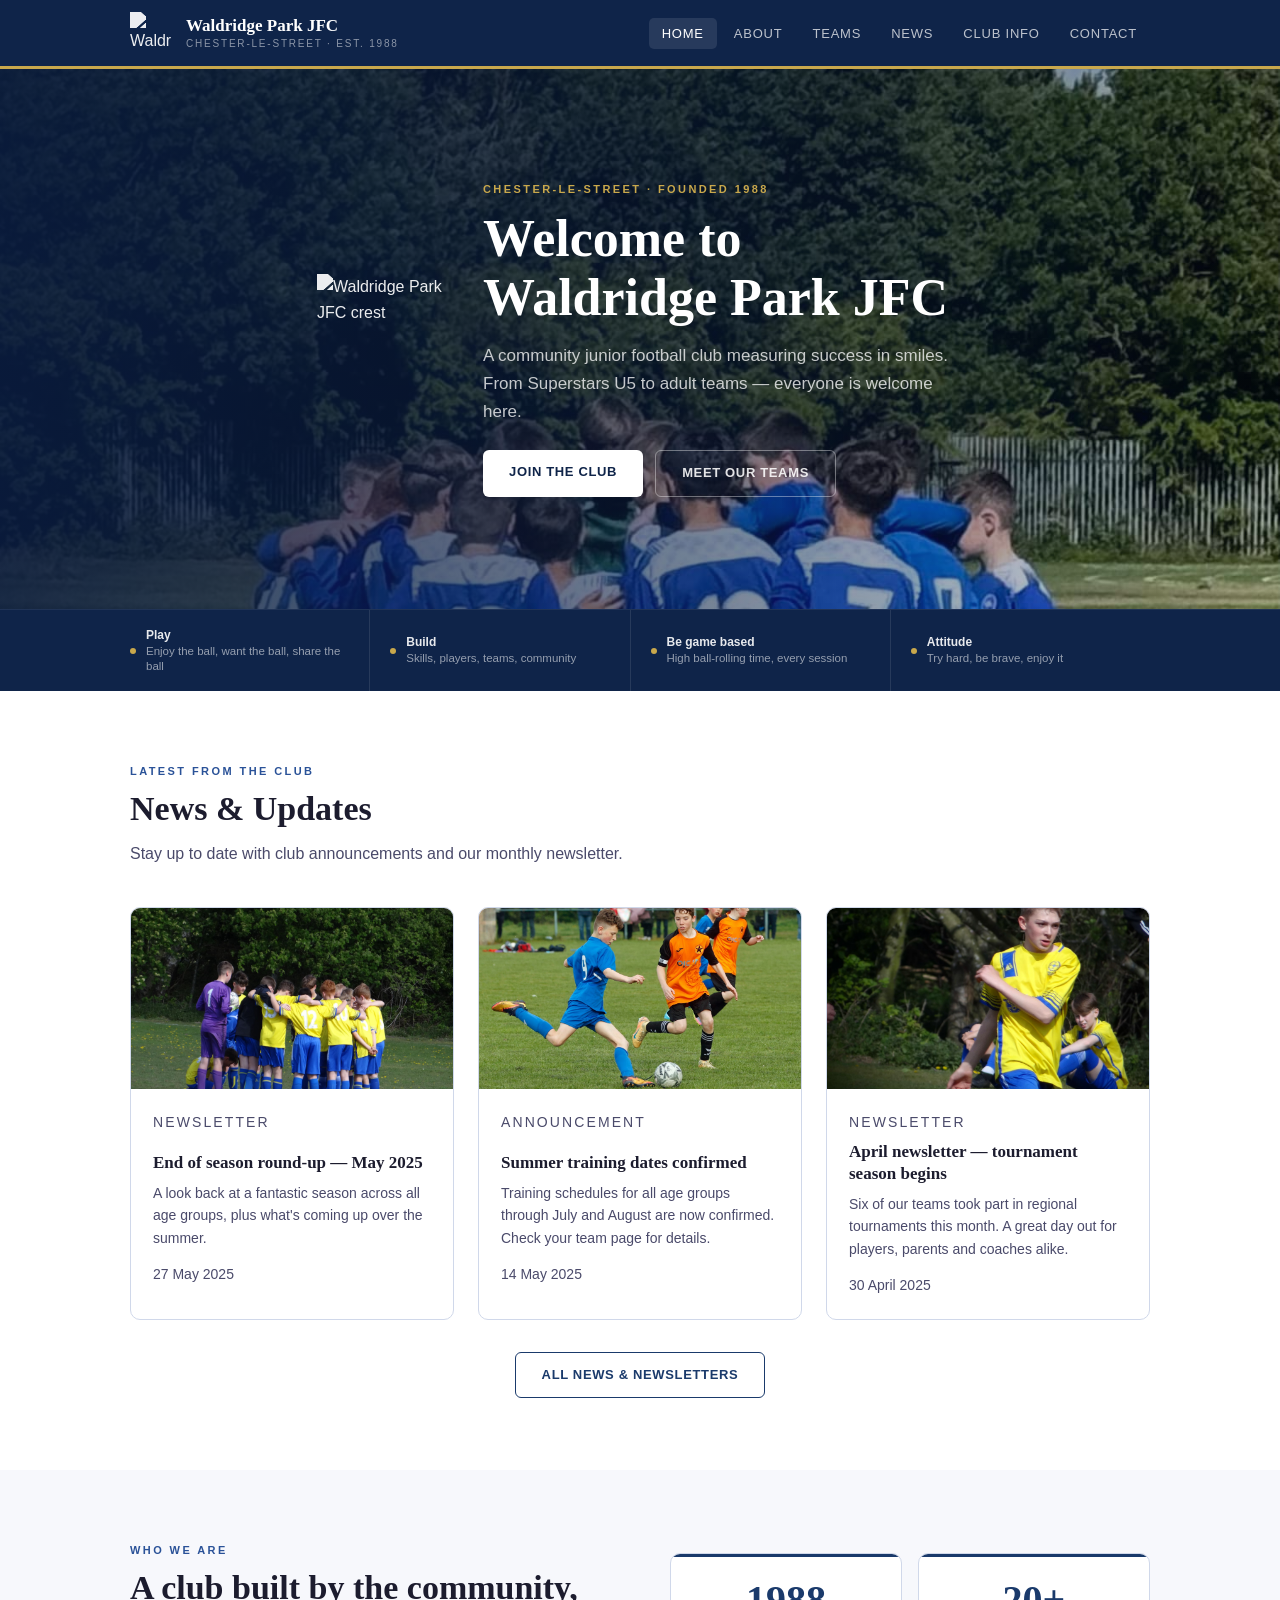
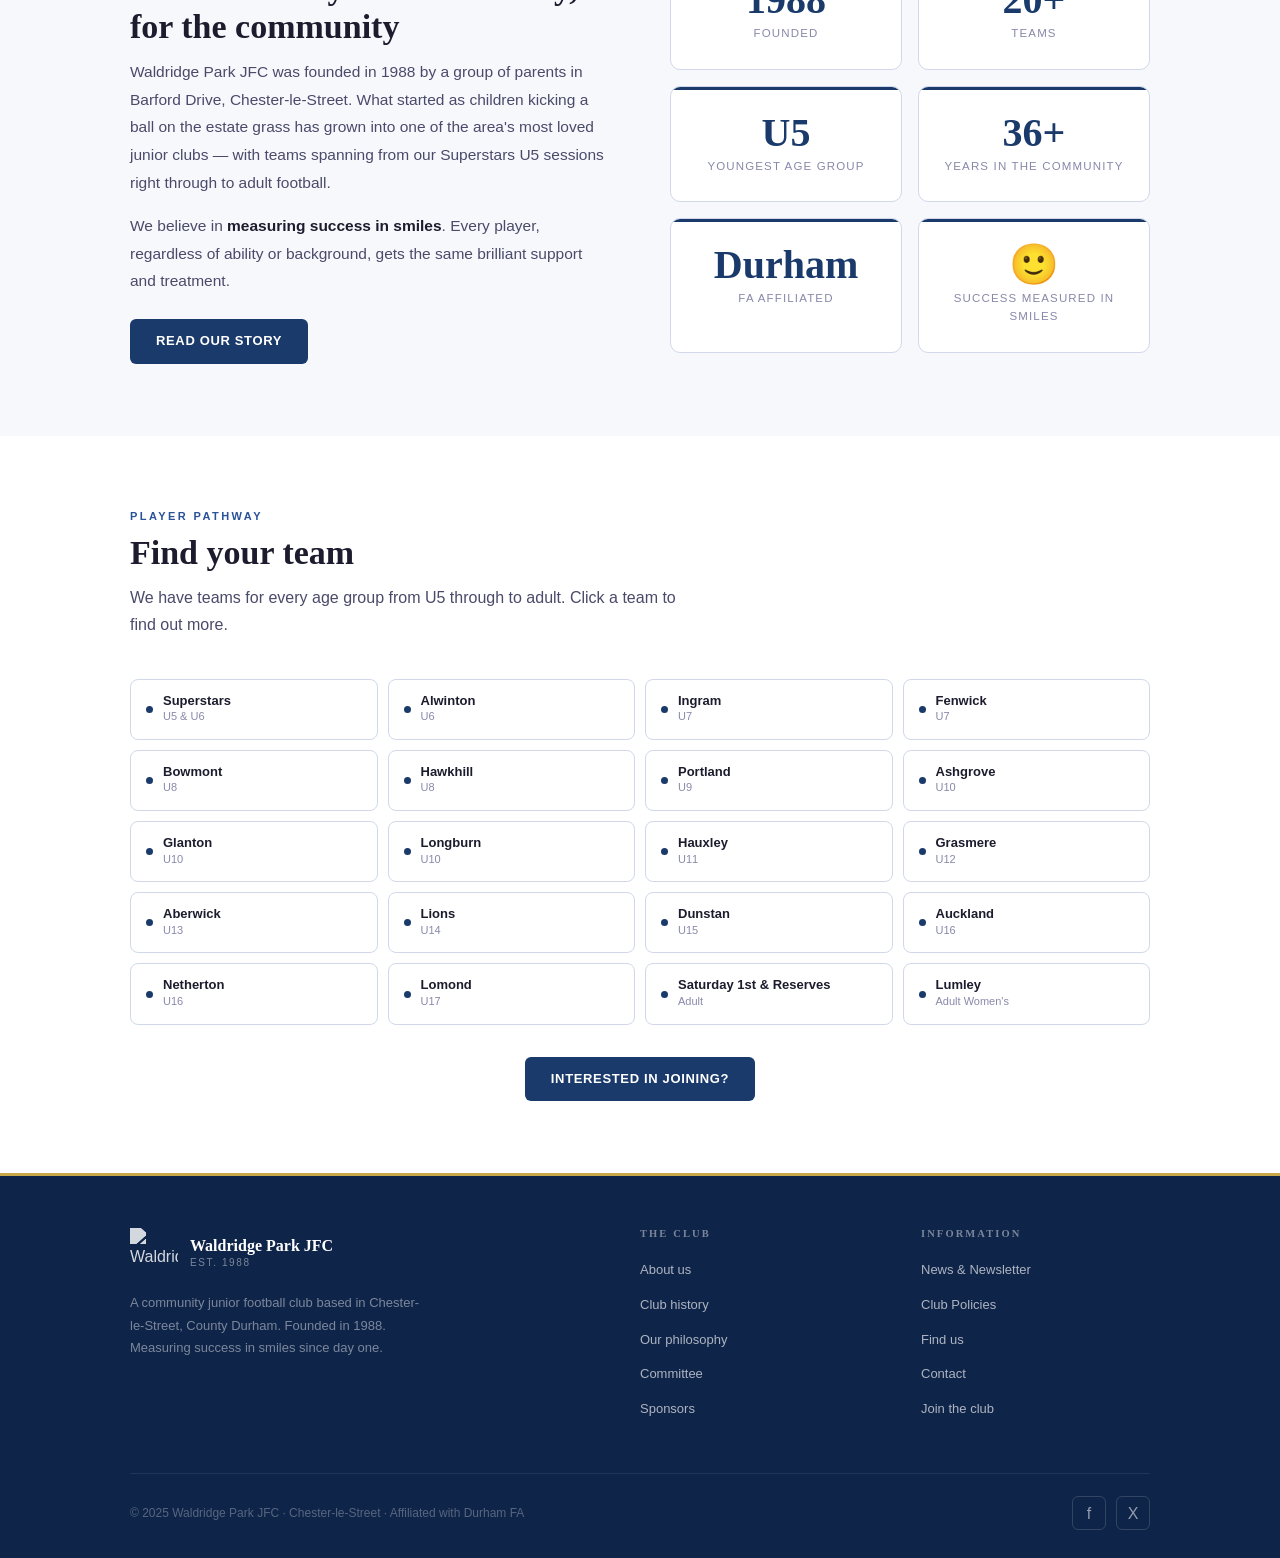
==== commit 2e58a0a1: "Add files via upload" ====
--- a/index.html
+++ b/index.html
@@ -216,6 +216,19 @@
       document.getElementById('nav-links').classList.toggle('open');
     });
   </script>
+  <!-- Netlify Identity — handles invite/password reset links -->
+  <script src="https://identity.netlify.com/v1/netlify-identity-widget.js"></script>
+  <script>
+    if (window.netlifyIdentity) {
+      window.netlifyIdentity.on("init", user => {
+        if (!user) {
+          window.netlifyIdentity.on("login", () => {
+            document.location.href = "/admin/";
+          });
+        }
+      });
+    }
+  </script>
 
 </body>
 </html>
--- a/css/style.css
+++ b/css/style.css
@@ -402,3 +402,54 @@
   font-weight: 300; line-height: 1.65;
 }
 .join-banner .btn { flex-shrink: 0; }
+
+/* ── SPONSORS GRID ── */
+.sponsors-grid {
+  display: grid;
+  grid-template-columns: repeat(4, 1fr);
+  gap: 16px;
+  align-items: stretch;
+}
+.sponsor-tile {
+  background: var(--white);
+  border: 1px solid var(--border);
+  border-radius: 10px;
+  padding: 20px 24px;
+  display: flex;
+  align-items: center;
+  justify-content: center;
+  min-height: 100px;
+  transition: box-shadow 0.2s;
+}
+.sponsor-tile:hover {
+  box-shadow: 0 4px 16px rgba(26,58,107,0.1);
+}
+.sponsor-tile img {
+  max-width: 100%;
+  max-height: 70px;
+  width: auto;
+  height: auto;
+  object-fit: contain;
+}
+/* Adecco white logo needs a background */
+.sponsor-tile--grey {
+  background: #f0f0f0;
+}
+.sponsor-tile--cta {
+  flex-direction: column;
+  text-align: center;
+  background: var(--blue-light);
+  border-style: dashed;
+}
+.sponsor-tile--cta p {
+  font-size: 13px;
+  color: var(--text-mid);
+  font-style: italic;
+}
+
+@media (max-width: 900px) {
+  .sponsors-grid { grid-template-columns: repeat(3, 1fr); }
+}
+@media (max-width: 600px) {
+  .sponsors-grid { grid-template-columns: repeat(2, 1fr); }
+}
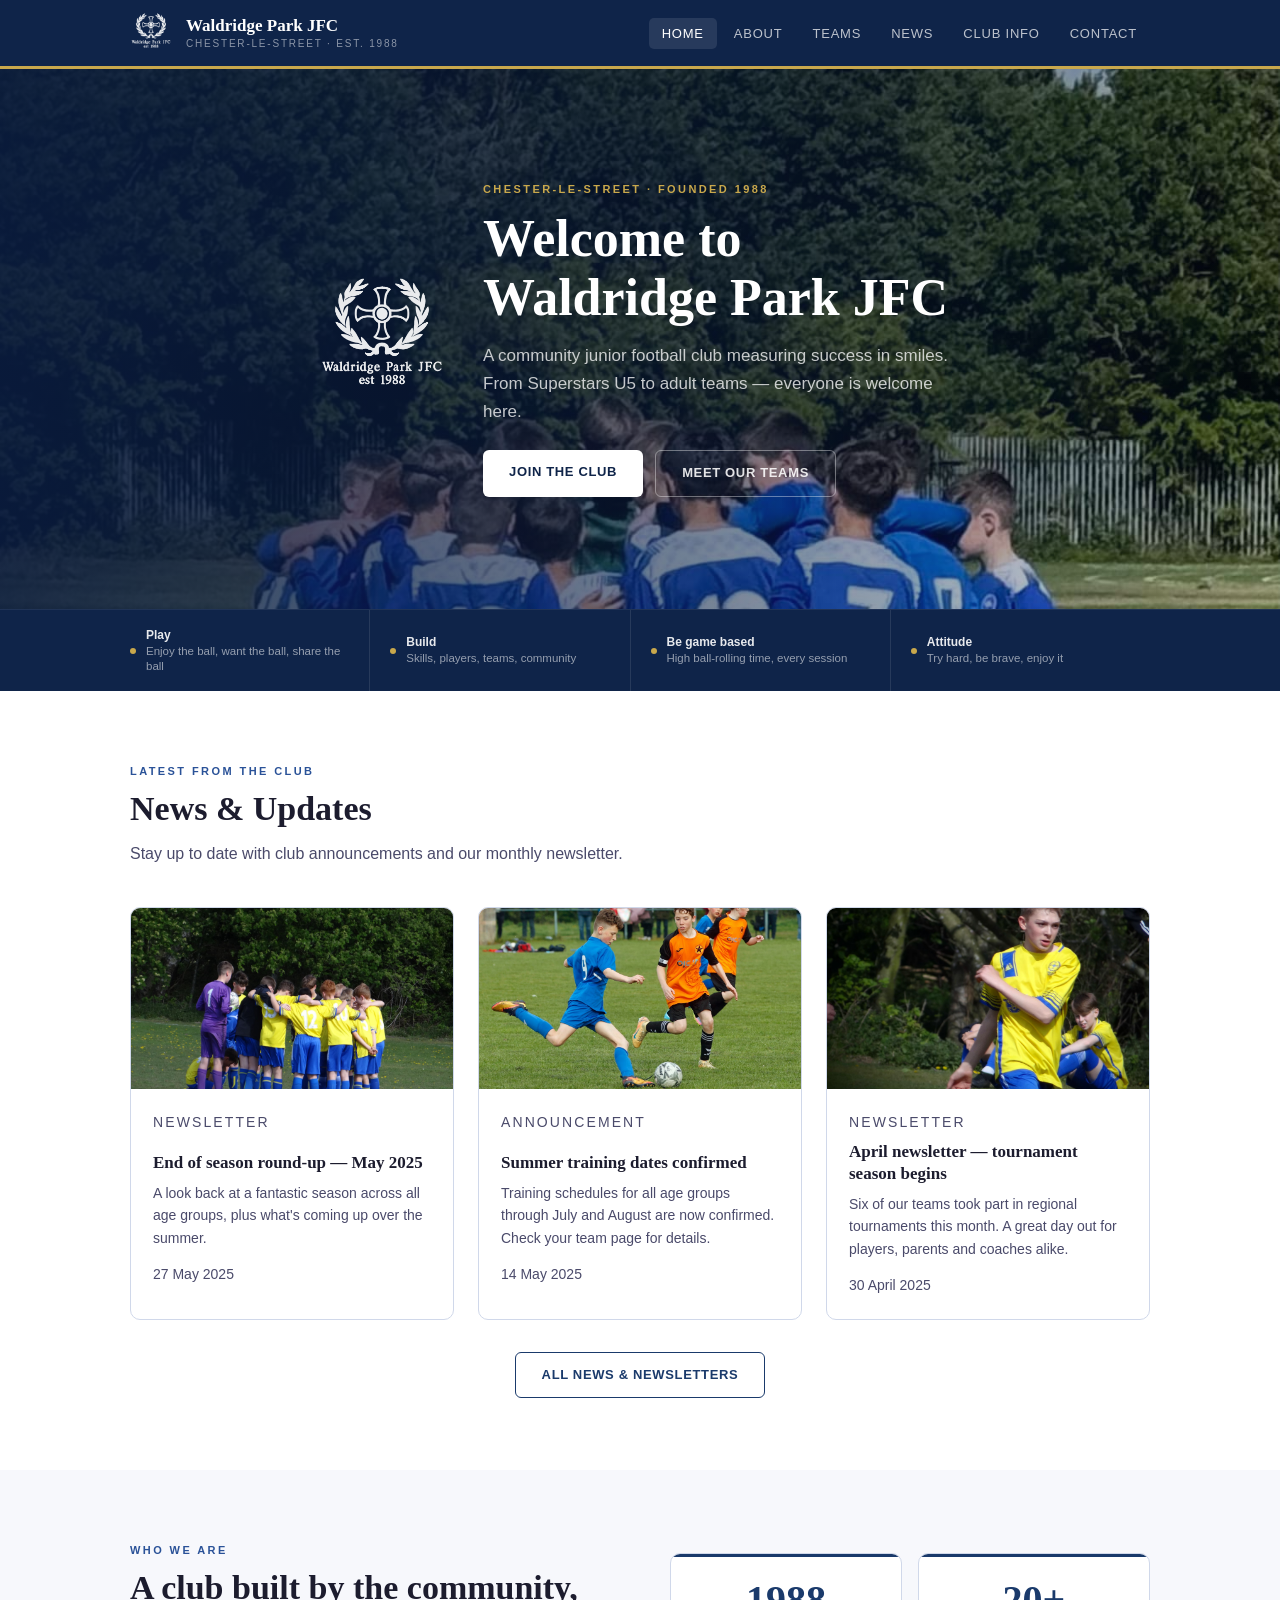
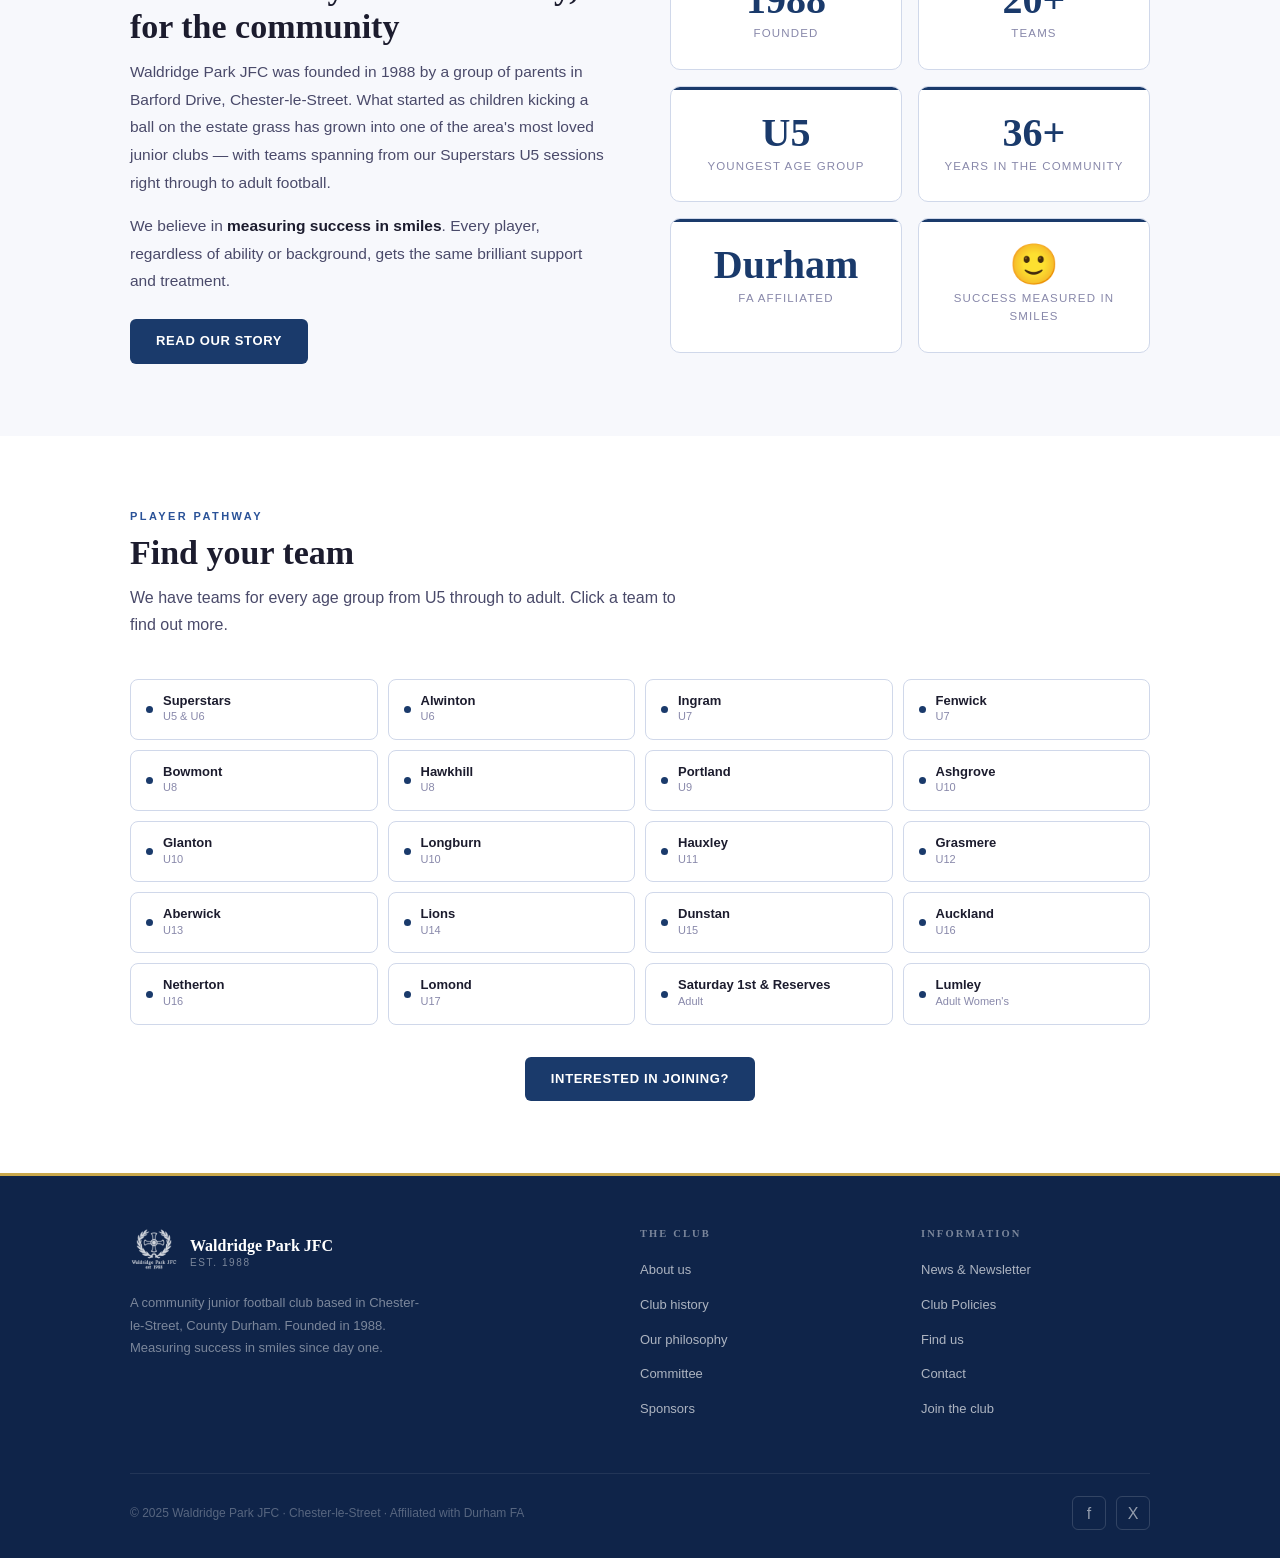
==== commit fb163efd: "Add files via upload" ====
--- a/index.html
+++ b/index.html
@@ -75,7 +75,7 @@
       <p class="section-intro">Stay up to date with club announcements and our monthly newsletter.</p>
       <div class="news-grid">
 
-        <a href="/pages/news.html" class="news-card">
+        <a href="/pages/article.html?slug=2025-05-27-end-of-season-round-up" class="news-card">
           <div class="news-card-img"><img src="/images/photo-huddle.jpg" alt="Team huddle"></div>
           <div class="news-card-body">
             <p class="news-tag">Newsletter</p>
@@ -85,7 +85,7 @@
           </div>
         </a>
 
-        <a href="/pages/news.html" class="news-card">
+        <a href="/pages/article.html?slug=2025-05-14-summer-training-dates" class="news-card">
           <div class="news-card-img"><img src="/images/photo-action-1.jpg" alt="Player in action"></div>
           <div class="news-card-body">
             <p class="news-tag">Announcement</p>
@@ -216,19 +216,6 @@
       document.getElementById('nav-links').classList.toggle('open');
     });
   </script>
-  <!-- Netlify Identity — handles invite/password reset links -->
-  <script src="https://identity.netlify.com/v1/netlify-identity-widget.js"></script>
-  <script>
-    if (window.netlifyIdentity) {
-      window.netlifyIdentity.on("init", user => {
-        if (!user) {
-          window.netlifyIdentity.on("login", () => {
-            document.location.href = "/admin/";
-          });
-        }
-      });
-    }
-  </script>
 
 </body>
 </html>
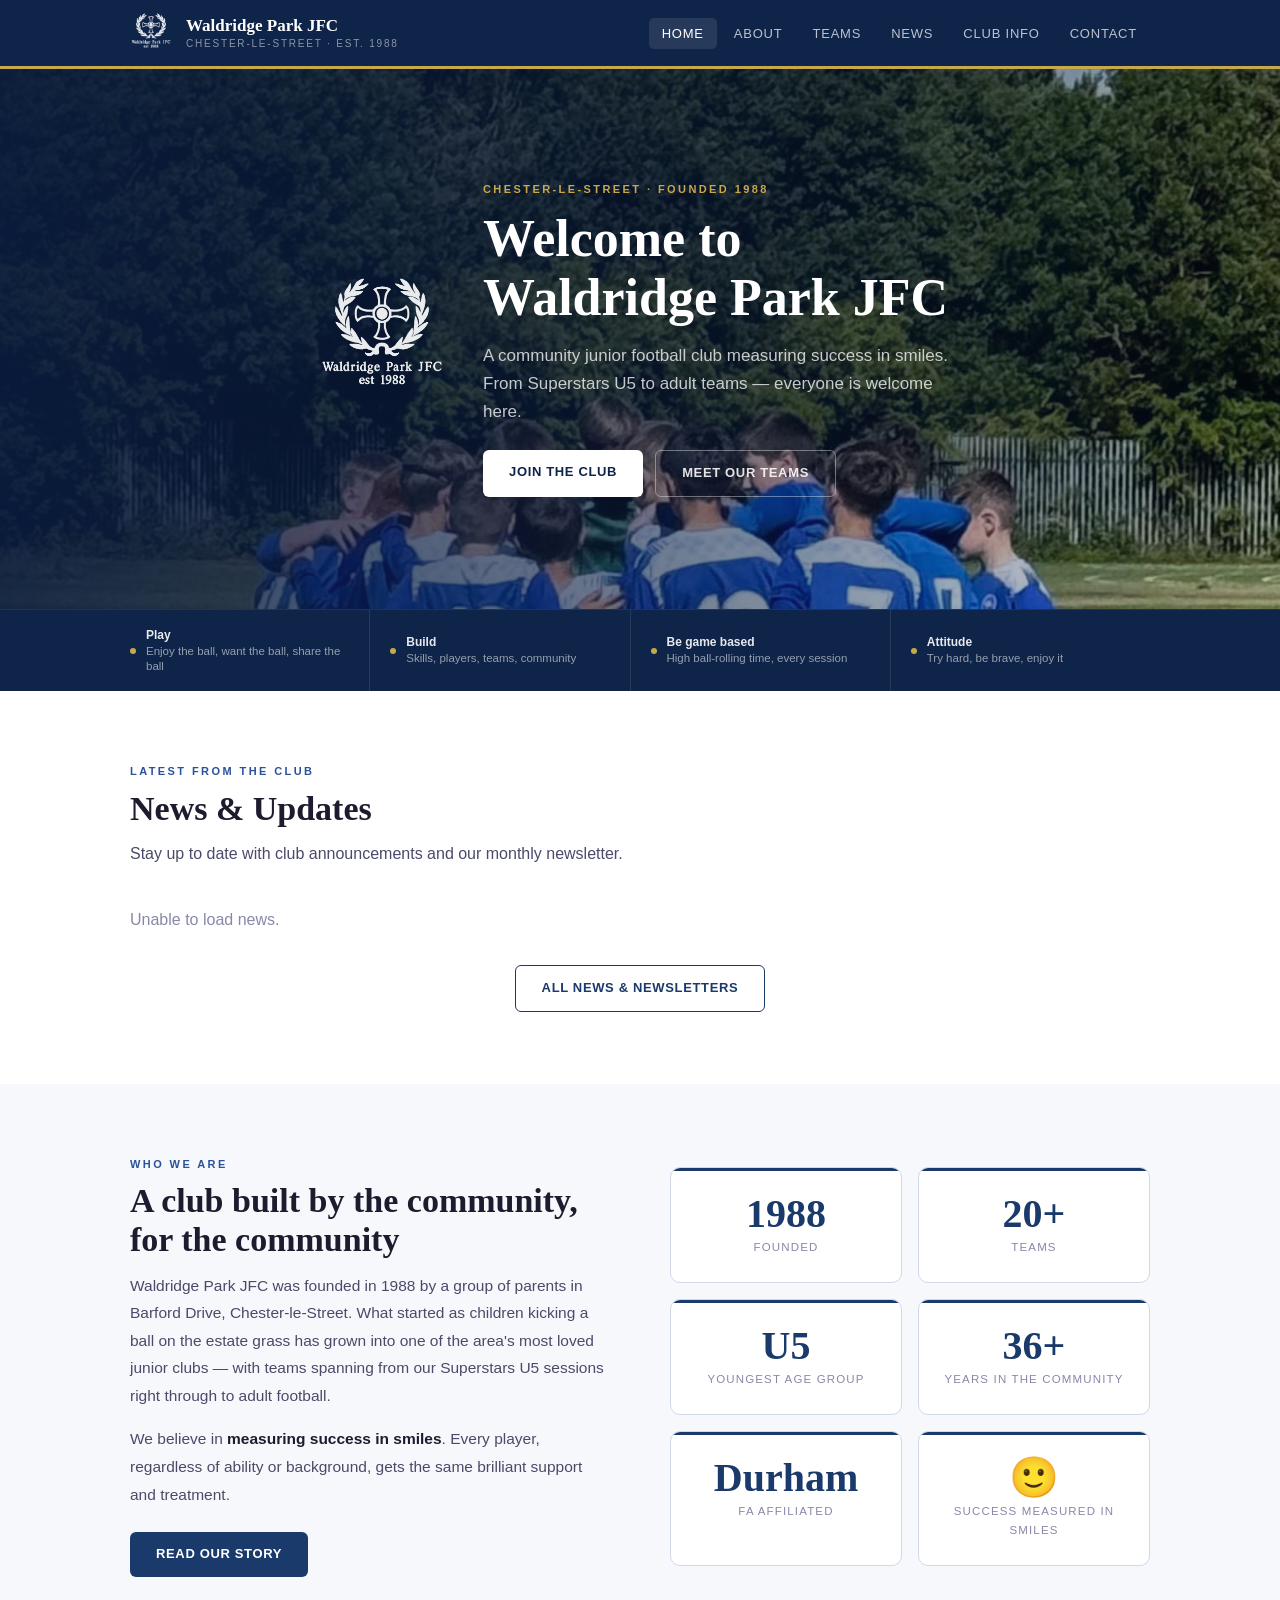
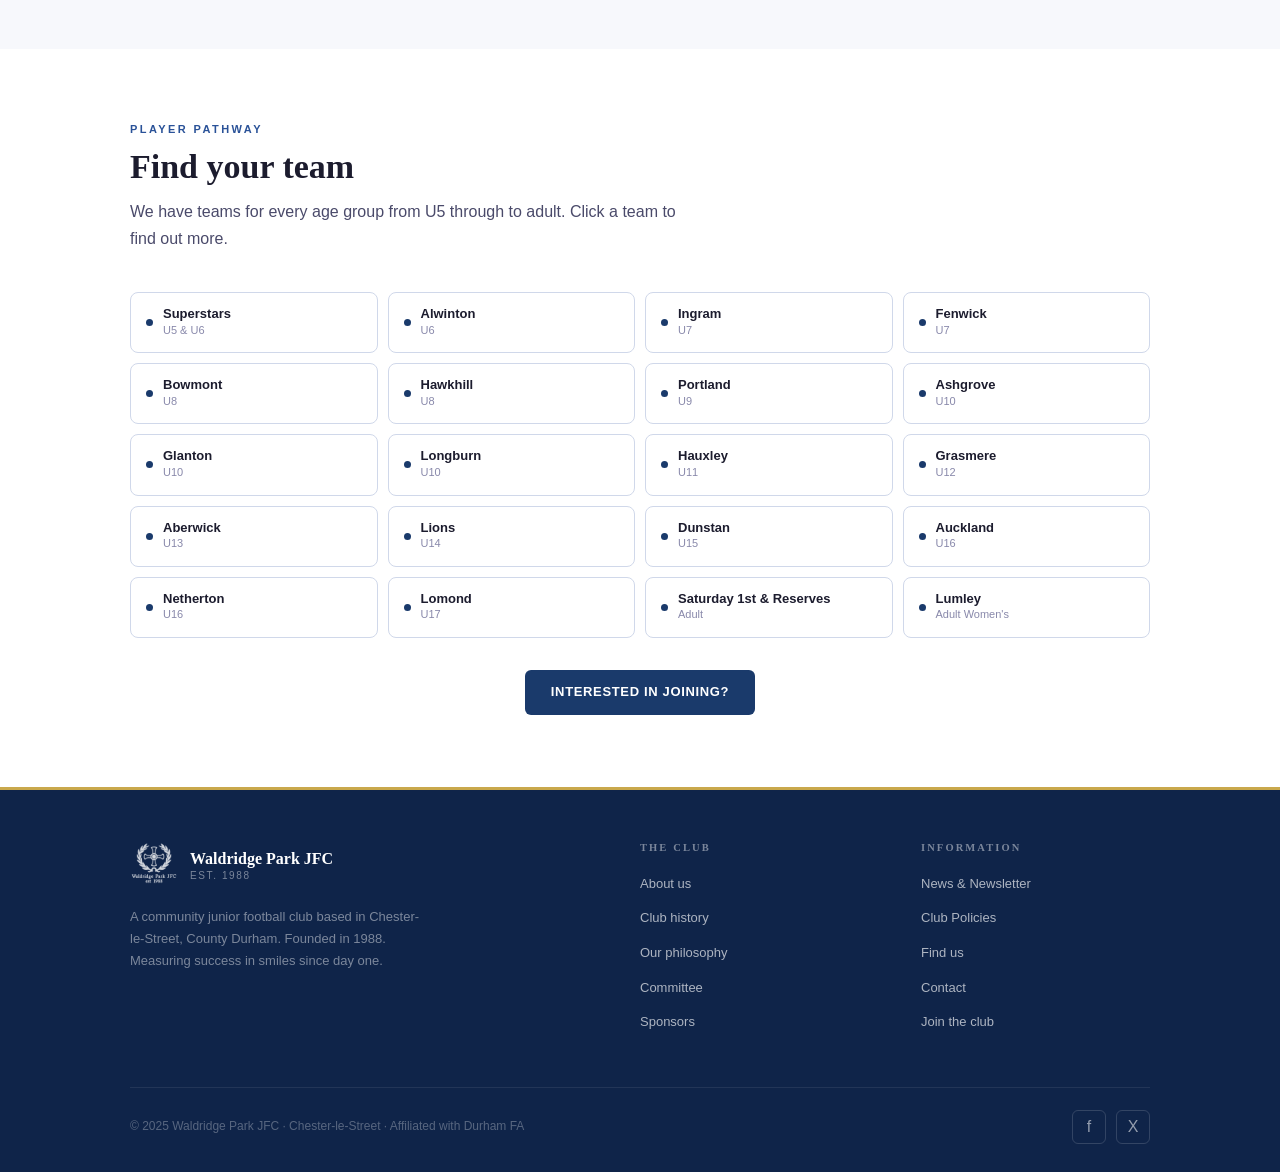
==== commit da982290: "Approach 3 Update 1" ====
--- a/index.html
+++ b/index.html
@@ -73,38 +73,8 @@
       <p class="section-label">Latest from the club</p>
       <h2 class="section-title">News &amp; Updates</h2>
       <p class="section-intro">Stay up to date with club announcements and our monthly newsletter.</p>
-      <div class="news-grid">
-
-        <a href="/pages/article.html?slug=2025-05-27-end-of-season-round-up" class="news-card">
-          <div class="news-card-img"><img src="/images/photo-huddle.jpg" alt="Team huddle"></div>
-          <div class="news-card-body">
-            <p class="news-tag">Newsletter</p>
-            <h3>End of season round-up — May 2025</h3>
-            <p>A look back at a fantastic season across all age groups, plus what's coming up over the summer.</p>
-            <p class="news-date">27 May 2025</p>
-          </div>
-        </a>
-
-        <a href="/pages/article.html?slug=2025-05-14-summer-training-dates" class="news-card">
-          <div class="news-card-img"><img src="/images/photo-action-1.jpg" alt="Player in action"></div>
-          <div class="news-card-body">
-            <p class="news-tag">Announcement</p>
-            <h3>Summer training dates confirmed</h3>
-            <p>Training schedules for all age groups through July and August are now confirmed. Check your team page for details.</p>
-            <p class="news-date">14 May 2025</p>
-          </div>
-        </a>
-
-        <a href="/pages/news.html" class="news-card">
-          <div class="news-card-img"><img src="/images/photo-action-2.jpg" alt="Player with ball"></div>
-          <div class="news-card-body">
-            <p class="news-tag">Newsletter</p>
-            <h3>April newsletter — tournament season begins</h3>
-            <p>Six of our teams took part in regional tournaments this month. A great day out for players, parents and coaches alike.</p>
-            <p class="news-date">30 April 2025</p>
-          </div>
-        </a>
-
+      <div class="news-grid" id="home-news-grid">
+        <div style="color:var(--text-light);padding:40px 0;grid-column:1/-1;text-align:center;">Loading latest news...</div>
       </div>
       <div style="margin-top:32px;text-align:center;">
         <a href="/pages/news.html" class="btn btn-outline-blue">All News &amp; Newsletters</a>
@@ -215,6 +185,78 @@
     document.getElementById('nav-toggle').addEventListener('click', function() {
       document.getElementById('nav-links').classList.toggle('open');
     });
+
+    // Auto-discover and display 3 most recent news posts
+    const GITHUB_REPO = 'craigfisher2001-arch/waldridgepark-website';
+
+    function parseFrontmatter(text) {
+      const match = text.match(/^---\n([\s\S]*?)\n---\n([\s\S]*)$/);
+      if (!match) return { data: {}, content: text };
+      const data = {};
+      match[1].split('\n').forEach(line => {
+        const colonIdx = line.indexOf(':');
+        if (colonIdx > -1) {
+          const key = line.slice(0, colonIdx).trim();
+          const value = line.slice(colonIdx + 1).trim();
+          data[key] = value;
+        }
+      });
+      return { data, content: match[2] };
+    }
+
+    function buildCard(slug, data) {
+      const img = data.image
+        ? `<div class="news-card-img"><img src="${data.image}" alt="${data.title}"></div>`
+        : `<div class="news-card-img" style="background:var(--blue-light);display:flex;align-items:center;justify-content:center;"><span style="font-size:11px;color:var(--text-light);text-transform:uppercase;letter-spacing:0.1em;">Waldridge Park JFC</span></div>`;
+      return `
+        <a href="/pages/article.html?slug=${slug}" class="news-card">
+          ${img}
+          <div class="news-card-body">
+            <p class="news-tag">${data.category === 'newsletter' ? 'Newsletter' : 'Announcement'}</p>
+            <h3>${data.title}</h3>
+            <p>${data.summary || ''}</p>
+            <p class="news-date">${data.date || ''}</p>
+          </div>
+        </a>`;
+    }
+
+    async function loadHomeNews() {
+      const grid = document.getElementById('home-news-grid');
+      try {
+        const apiUrl = `https://api.github.com/repos/${GITHUB_REPO}/contents/content/news`;
+        const res = await fetch(apiUrl, { headers: { 'Accept': 'application/vnd.github.v3+json' } });
+        if (!res.ok) throw new Error('Could not fetch news');
+        const files = await res.json();
+        const mdFiles = files.filter(f => f.name.endsWith('.md')).map(f => f.name.replace('.md', ''));
+
+        const results = await Promise.all(
+          mdFiles.map(async slug => {
+            try {
+              const r = await fetch(`/content/news/${slug}.md`);
+              if (!r.ok) return null;
+              const text = await r.text();
+              const { data } = parseFrontmatter(text);
+              return { slug, data };
+            } catch { return null; }
+          })
+        );
+
+        const posts = results
+          .filter(Boolean)
+          .sort((a, b) => new Date(b.data.date) - new Date(a.data.date))
+          .slice(0, 3);
+
+        if (posts.length === 0) {
+          grid.innerHTML = `<div style="color:var(--text-light);grid-column:1/-1;">No news yet — check back soon.</div>`;
+        } else {
+          grid.innerHTML = posts.map(p => buildCard(p.slug, p.data)).join('');
+        }
+      } catch {
+        grid.innerHTML = `<div style="color:var(--text-light);grid-column:1/-1;">Unable to load news.</div>`;
+      }
+    }
+
+    loadHomeNews();
   </script>
 
 </body>
